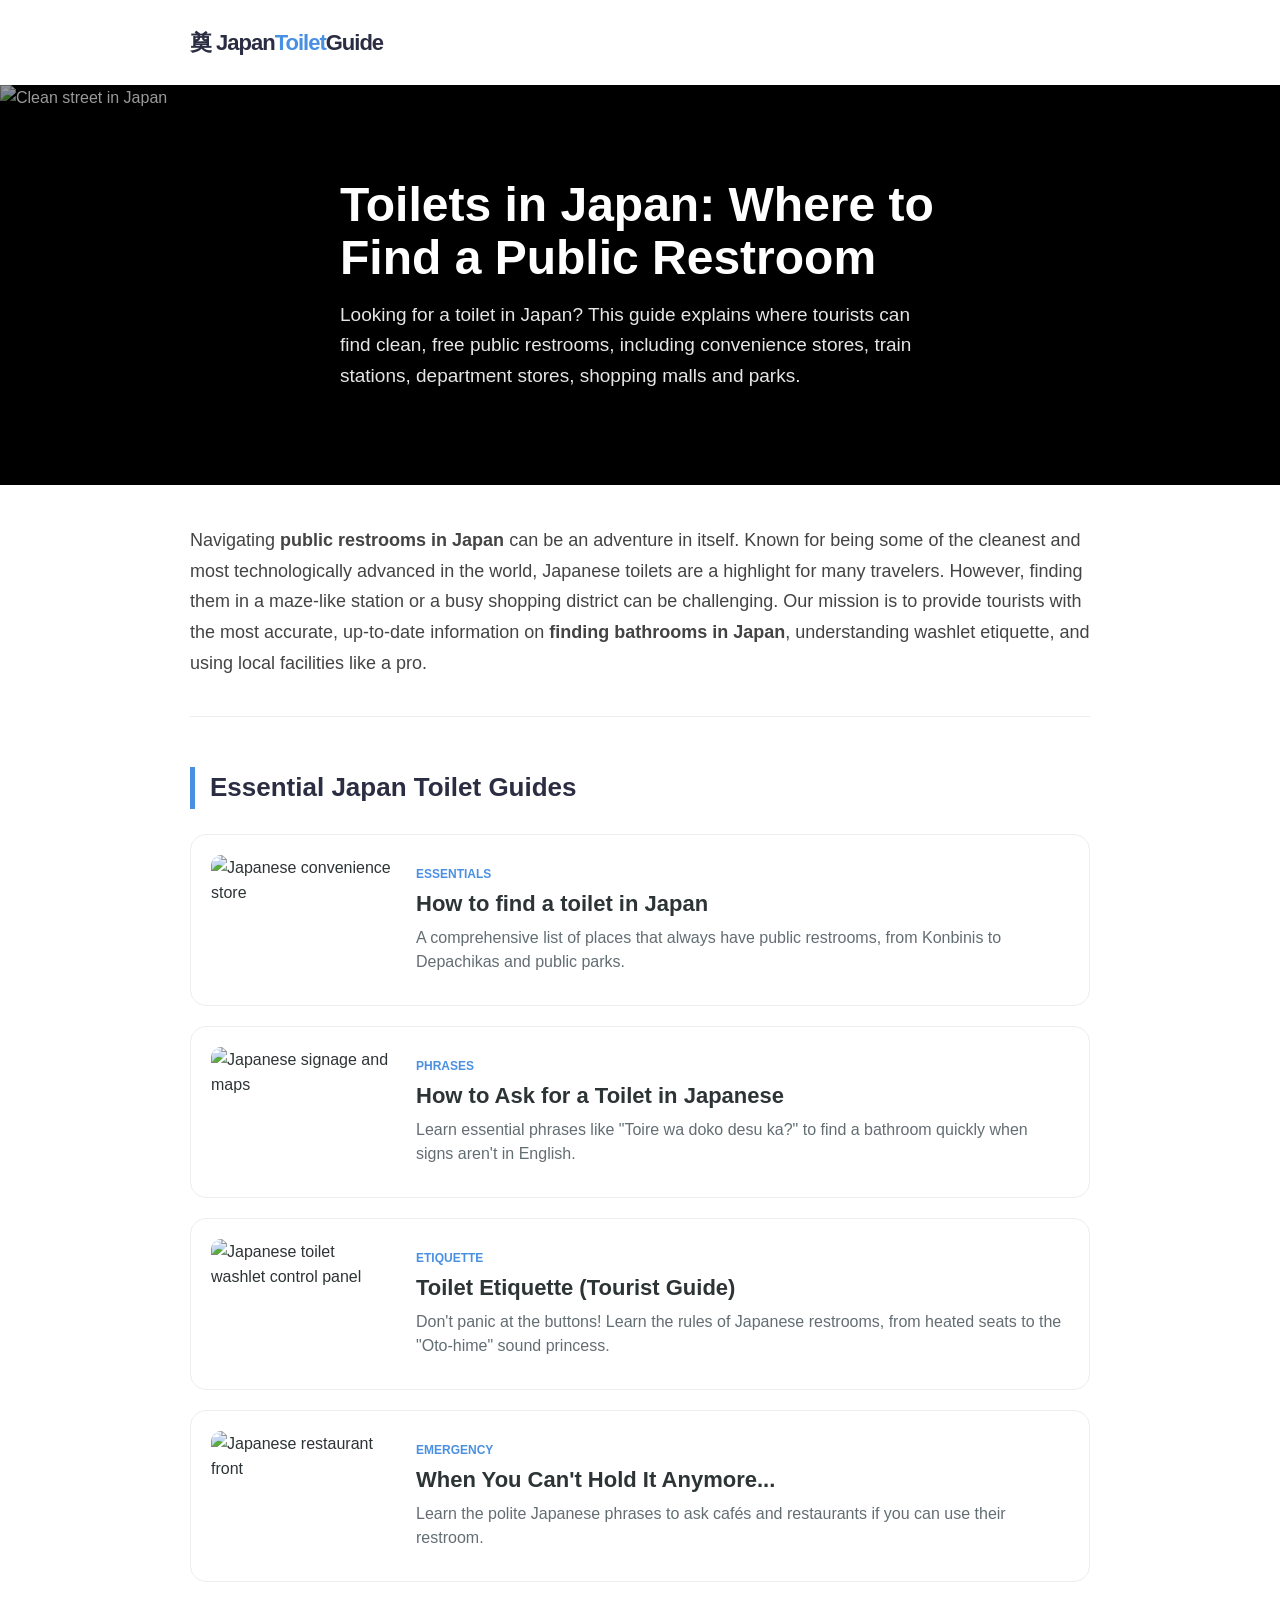
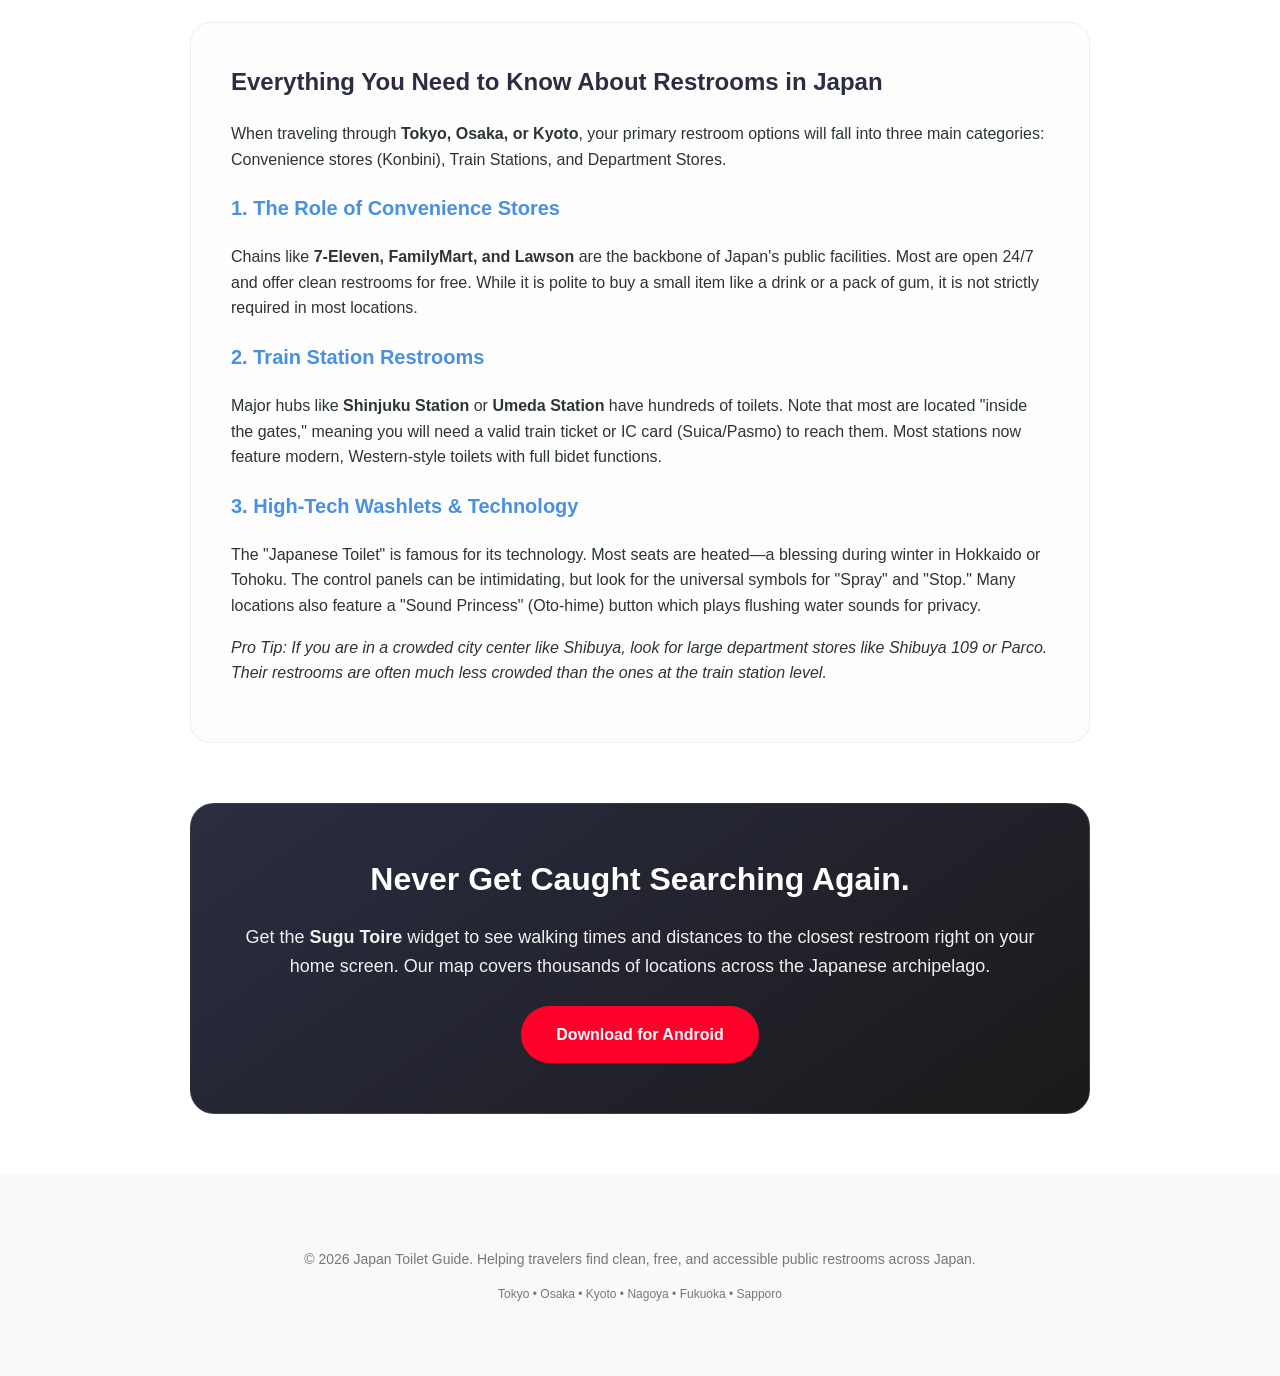
==== index.html @ decb6eaf "content update" ====
<!DOCTYPE html>
<html lang="en">

<head>
  <link rel="icon" href="/favicon.ico">
  <link rel="icon" type="image/png" sizes="32x32" href="/favicon-32x32.png">
  <link rel="icon" type="image/png" sizes="16x16" href="/favicon-16x16.png">
  <meta charset="UTF-8" />
  <meta name="viewport" content="width=device-width, initial-scale=1.0" />
  <title>Toilets in Japan: Where to Find Public Restrooms</title>
  <meta name="description"
    content="Find public toilets in Japan quickly. Learn where to find free restrooms in convenience stores, train stations, department stores, parks and more.">
  <meta name="google-site-verification" content="FRHChZzvtneFtnbcHPDUJObJT9C6oDh989tWQiHYhsE" />

  <meta name="keywords"
    content="toilets in Japan, public toilets Japan, find toilet Japan, Japan bathroom guide, free toilets Japan, Japanese restroom guide" />

  <link rel="alternate" href="android-app://com.tomat.sugutoire/https/www.toiletinjapan.com/">
  <link rel="canonical" href="https://www.toiletinjapan.com/" />

  <meta property="og:title" content="Toilets in Japan: Where to Find Public Restrooms" />
  <meta property="og:description"
    content="Find public toilets in Japan quickly. Learn where to find free restrooms in convenience stores, train stations, department stores, parks and more." />
  <meta property="og:type" content="website" />
  <meta property="og:url" content="https://www.toiletinjapan.com/" />
  <meta property="og:image"
    content="https://images.unsplash.com/photo-1493976040374-85c8e12f0c0e?auto=format&fit=crop&q=80&w=1200" />

  <meta name="twitter:card" content="summary_large_image" />
  <meta name="twitter:title" content="Toilets in Japan: Where to Find Public Restrooms" />
  <meta name="twitter:description" content="Learn where to find clean public toilets quickly in Japan." />
  <meta name="twitter:image"
    content="https://images.unsplash.com/photo-1493976040374-85c8e12f0c0e?auto=format&fit=crop&q=80&w=1200" />

  <style>
    :root {
      --primary-color: #4A90E2;
      --secondary-color: #2b2d42;
      --text-main: #2d3436;
      --bg-light: #f8f9fa;
      --white: #ffffff;
    }

    body {
      font-family: -apple-system, BlinkMacSystemFont, "Segoe UI", Roboto, Arial, sans-serif;
      line-height: 1.6;
      color: var(--text-main);
      margin: 0;
      background-color: var(--white);
    }

    .container {
      max-width: 900px;
      margin: 0 auto;
      padding: 0 24px;
    }

    /* Header */
    header {
      padding: 25px 0;
      background: white;
    }

    .logo {
      font-size: 22px;
      font-weight: 900;
      text-decoration: none;
      color: var(--secondary-color);
      letter-spacing: -1px;
    }

    .logo span {
      color: var(--primary-color);
    }

    /* Hero Section */
    .hero {
      position: relative;
      height: 400px;
      display: flex;
      align-items: center;
      background: #000;
      color: white;
      overflow: hidden;
    }

    .hero-bg {
      position: absolute;
      width: 100%;
      height: 100%;
      object-fit: cover;
      opacity: 0.6;
    }

    .hero-content {
      position: relative;
      z-index: 2;
      max-width: 600px;
    }

    .hero h1 {
      font-size: clamp(32px, 5vw, 48px);
      margin: 0 0 15px 0;
      line-height: 1.1;
    }

    .hero p {
      font-size: 19px;
      opacity: 0.9;
      margin: 0;
    }

    /* Article Grid */
    .section-title {
      margin: 50px 0 25px 0;
      font-size: 26px;
      color: var(--secondary-color);
      border-left: 5px solid var(--primary-color);
      padding-left: 15px;
    }

    .post-card {
      display: grid;
      grid-template-columns: 180px 1fr;
      gap: 25px;
      text-decoration: none;
      color: inherit;
      padding: 20px;
      margin-bottom: 20px;
      border-radius: 16px;
      border: 1px solid #eee;
      transition: all 0.3s ease;
      align-items: center;
    }

    .post-card:hover {
      border-color: var(--primary-color);
      box-shadow: 0 10px 30px rgba(0, 0, 0, 0.05);
      transform: translateY(-3px);
    }

    .post-thumb {
      width: 180px;
      height: 130px;
      object-fit: cover;
      border-radius: 10px;
    }

    .post-date {
      font-size: 12px;
      color: var(--primary-color);
      font-weight: 700;
      text-transform: uppercase;
      display: block;
      margin-bottom: 5px;
    }

    .post-card h3 {
      margin: 0 0 8px 0;
      font-size: 22px;
      line-height: 1.3;
    }

    .post-card p {
      margin: 0;
      color: #636e72;
      font-size: 16px;
      line-height: 1.5;
    }

    /* App Card - Matching Article Style */
    .app-card {
      background: linear-gradient(145deg, #2b2d42, #1a1a1a);
      color: white;
      padding: 50px 30px;
      border-radius: 24px;
      margin: 60px 0;
      text-align: center;
      border: 1px solid rgba(255, 255, 255, 0.1);
    }

    .app-card h2 {
      margin: 0 0 10px 0;
      font-size: 32px;
      border: none;
    }

    .app-card p {
      color: #f0f0f0;
      font-size: 18px;
      margin-bottom: 25px;
    }

    .btn {
      background: #ff002b;
      color: white;
      padding: 16px 35px;
      border-radius: 50px;
      text-decoration: none;
      font-weight: 700;
      display: inline-block;
      transition: 0.2s;
    }

    .btn:hover {
      transform: scale(1.05);
    }

    footer {
      padding: 60px 0;
      text-align: center;
      font-size: 14px;
      color: #777;
      background: var(--bg-light);
    }

    /* Mobile */
    @media (max-width: 650px) {
      .post-card {
        grid-template-columns: 1fr;
        gap: 15px;
      }

      .post-thumb {
        width: 100%;
        height: 180px;
      }

      .hero {
        height: 300px;
      }
    }
  </style>
  <script type="application/ld+json">
  {
    "@context": "https://schema.org",
    "@type": "WebSite",
    "name": "Japan Toilet Guide",
    "url": "https://www.toiletinjapan.com/",
    "description": "A simple guide to finding toilets in Japan.",
    "publisher": {
      "@type": "Organization",
      "name": "Sugu Toire",
      "logo": {
        "@type": "ImageObject",
        "url": "https://www.toiletinjapan.com/logo.png"
      },
      "potentialAction": {
        "@type": "ViewAction",
        "target": [
          "android-app://com.tomat.sugutoire/https/www.toiletinjapan.com/toilet-japan.html",
          "https://play.google.com/store/apps/details?id=com.tomat.sugutoire"
        ]
      }
    }
  }
  </script>
</head>

<body>

  <header>
    <div class="container">
      <a href="/" class="logo">奠 Japan<span>Toilet</span>Guide</a>
    </div>
  </header>

  <section class="hero">
    <img src="https://images.unsplash.com/photo-1493976040374-85c8e12f0c0e?auto=format&fit=crop&q=80&w=1200"
      class="hero-bg" alt="Clean street in Japan">
    <div class="container hero-content">
      <h1>Toilets in Japan: Where to Find a Public Restroom</h1>
      <p>Looking for a toilet in Japan? This guide explains where tourists can find
        clean, free public restrooms, including convenience stores, train stations,
        department stores, shopping malls and parks.</p>
    </div>
  </section>

  <main class="container">

    <!-- SEO Intro Section -->
    <section style="margin-top: 40px; border-bottom: 1px solid #eee; padding-bottom: 20px;">
      <p style="font-size: 18px; color: #444; line-height: 1.7;">
        Navigating <strong>public restrooms in Japan</strong> can be an adventure in itself. Known for being some of the
        cleanest and most technologically advanced in the world, Japanese toilets are a highlight for many travelers.
        However, finding them in a maze-like station or a busy shopping district can be challenging. Our mission is to
        provide tourists with the most accurate, up-to-date information on <strong>finding bathrooms in Japan</strong>,
        understanding washlet etiquette, and using local facilities like a pro.
      </p>
    </section>

    <h2 class="section-title">Essential Japan Toilet Guides</h2>

    <a href="toilet-japan.html" class="post-card">
      <img src="https://images.unsplash.com/photo-1729914943036-a59070f388c0?auto=format&fit=crop&q=80&w=400"
        class="post-thumb" alt="Japanese convenience store">
      <div>
        <span class="post-date">Essentials</span>
        <h3>How to find a toilet in Japan</h3>
        <p>A comprehensive list of places that always have public restrooms, from Konbinis to Depachikas and public
          parks.</p>
      </div>
    </a>

    <a href="japanese-phrases.html" class="post-card">
      <img src="https://images.unsplash.com/photo-1778032310820-717a7a980189?auto=format&fit=crop&q=80&w=400"
        class="post-thumb" alt="Japanese signage and maps">
      <div>
        <span class="post-date">Phrases</span>
        <h3>How to Ask for a Toilet in Japanese</h3>
        <p>Learn essential phrases like "Toire wa doko desu ka?" to find a bathroom quickly when signs aren't in
          English.</p>
      </div>
    </a>

    <a href="toilet-etiquette.html" class="post-card">
      <img src="https://images.unsplash.com/photo-1752089490988-ce083eead88b?auto=format&fit=crop&q=80&w=400"
        class="post-thumb" alt="Japanese toilet washlet control panel">
      <div>
        <span class="post-date">Etiquette</span>
        <h3>Toilet Etiquette (Tourist Guide)</h3>
        <p>Don't panic at the buttons! Learn the rules of Japanese restrooms, from heated seats to the "Oto-hime" sound
          princess.</p>
      </div>
    </a>

    <a href="last-resort-toilet.html" class="post-card">
      <img src="https://images.unsplash.com/photo-1730386772603-56d735db3584?auto=format&fit=crop&q=80&w=400"
        class="post-thumb" alt="Japanese restaurant front">
      <div>
        <span class="post-date">Emergency</span>
        <h3>When You Can't Hold It Anymore...</h3>
        <p>Learn the polite Japanese phrases to ask cafés and restaurants if you can use their restroom.</p>
      </div>
    </a>

    <section style="background: #fdfdfd; padding: 40px; border-radius: 20px; margin-top: 40px; border: 1px solid #eee;">
      <h2 style="color: var(--secondary-color); margin-top: 0;">Everything You Need to Know About Restrooms in Japan
      </h2>

      <p>When traveling through <strong>Tokyo, Osaka, or Kyoto</strong>, your primary restroom options will fall into
        three main categories: Convenience stores (Konbini), Train Stations, and Department Stores.</p>

      <h3 style="color: var(--primary-color); font-size: 20px;">1. The Role of Convenience Stores</h3>
      <p>Chains like <strong>7-Eleven, FamilyMart, and Lawson</strong> are the backbone of Japan's public facilities.
        Most are open 24/7 and offer clean restrooms for free. While it is polite to buy a small item like a drink or a
        pack of gum, it is not strictly required in most locations.</p>

      <h3 style="color: var(--primary-color); font-size: 20px;">2. Train Station Restrooms</h3>
      <p>Major hubs like <strong>Shinjuku Station</strong> or <strong>Umeda Station</strong> have hundreds of toilets.
        Note that most are located "inside the gates," meaning you will need a valid train ticket or IC card
        (Suica/Pasmo) to reach them. Most stations now feature modern, Western-style toilets with full bidet functions.
      </p>

      <h3 style="color: var(--primary-color); font-size: 20px;">3. High-Tech Washlets & Technology</h3>
      <p>The "Japanese Toilet" is famous for its technology. Most seats are heated—a blessing during winter in Hokkaido
        or Tohoku. The control panels can be intimidating, but look for the universal symbols for "Spray" and "Stop."
        Many locations also feature a "Sound Princess" (Oto-hime) button which plays flushing water sounds for privacy.
      </p>

      <p><em>Pro Tip: If you are in a crowded city center like Shibuya, look for large department stores like Shibuya
          109 or Parco. Their restrooms are often much less crowded than the ones at the train station level.</em></p>
    </section>

    <div class="app-card">
      <h2>Never Get Caught Searching Again.</h2>
      <p>
        Get the <strong>Sugu Toire</strong> widget to see walking times
        and distances to the closest restroom right on your home screen. Our map covers thousands of locations across
        the Japanese archipelago.
      </p>
      <a href="https://play.google.com/store/apps/details?id=com.tomat.sugutoire" class="btn" target="_blank"
        rel="noopener noreferrer">
        Download for Android
      </a>
    </div>

  </main>

  <footer>
    <div class="container">
      <p>&copy; 2026 Japan Toilet Guide. Helping travelers find clean, free, and accessible public restrooms across
        Japan.</p>
      <p style="font-size: 12px; margin-top: 10px;">Tokyo • Osaka • Kyoto • Nagoya • Fukuoka • Sapporo</p>
    </div>
  </footer>

</body>

</html>
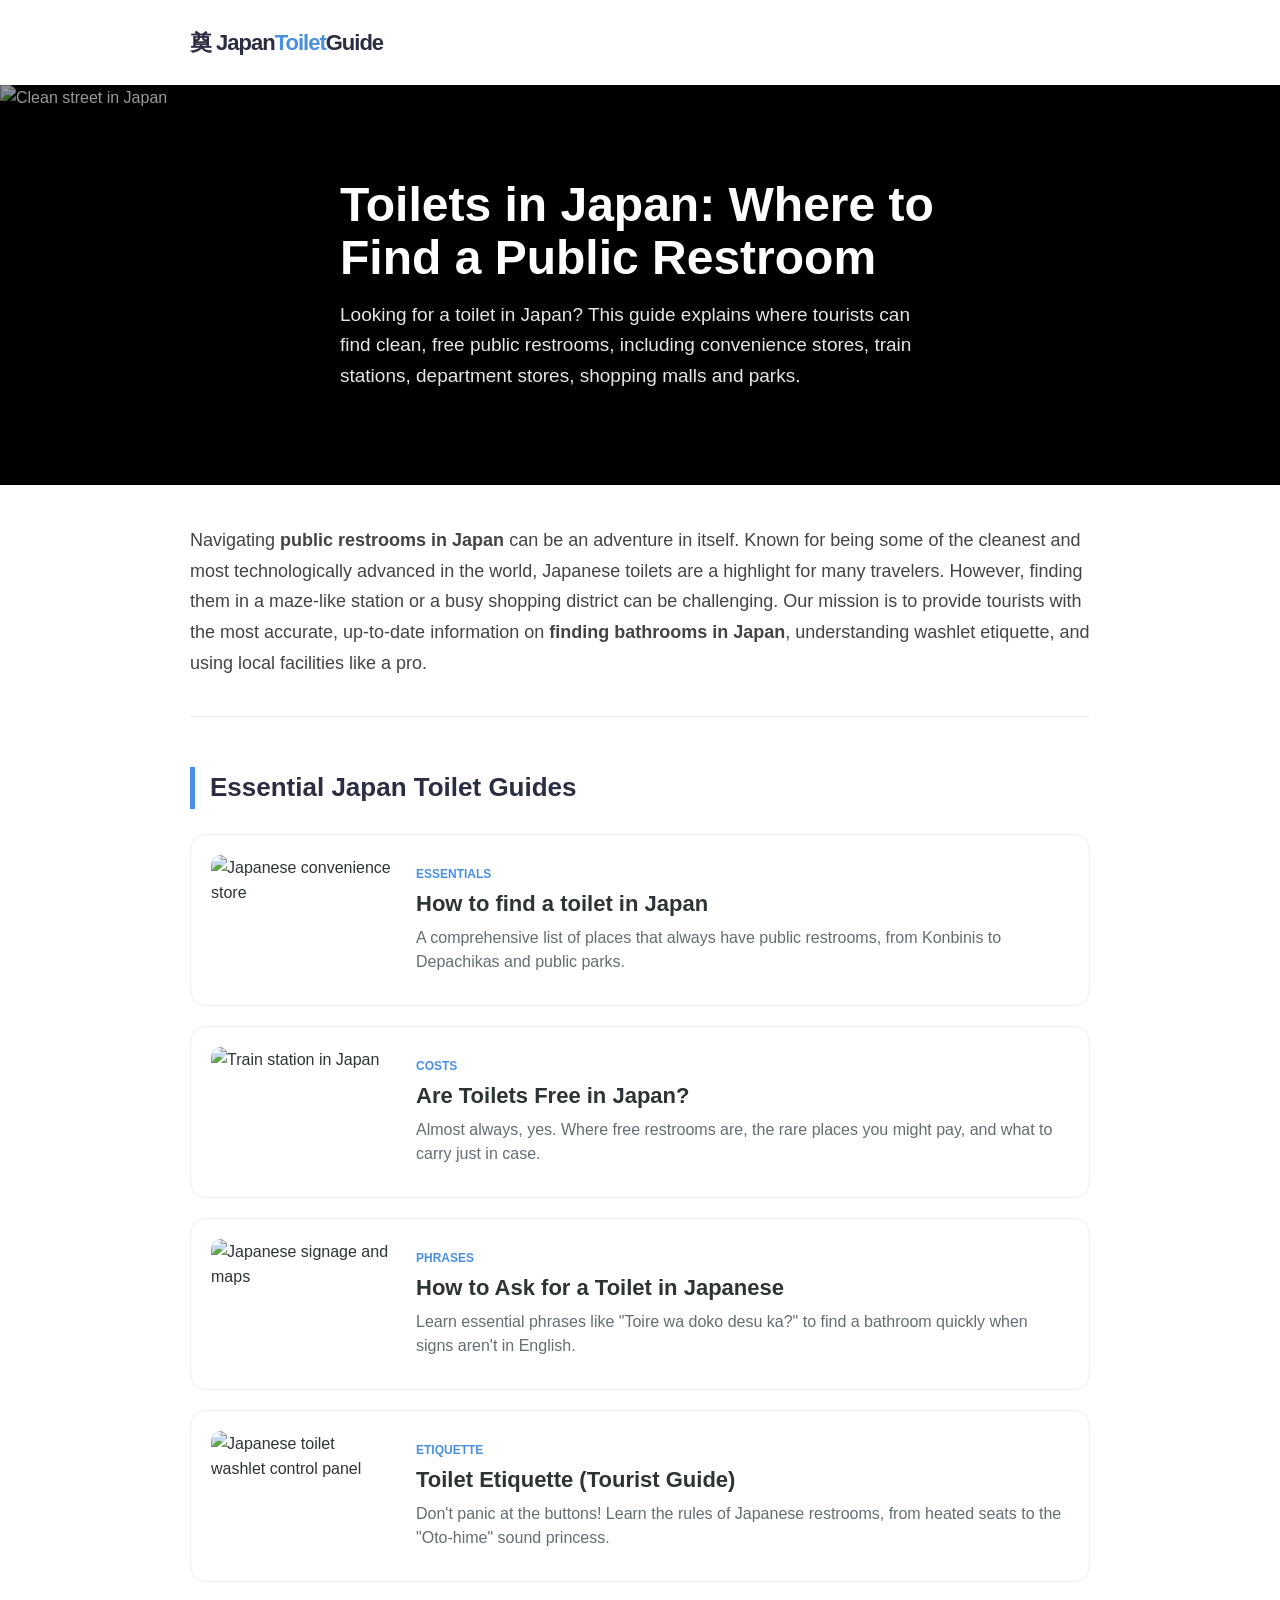
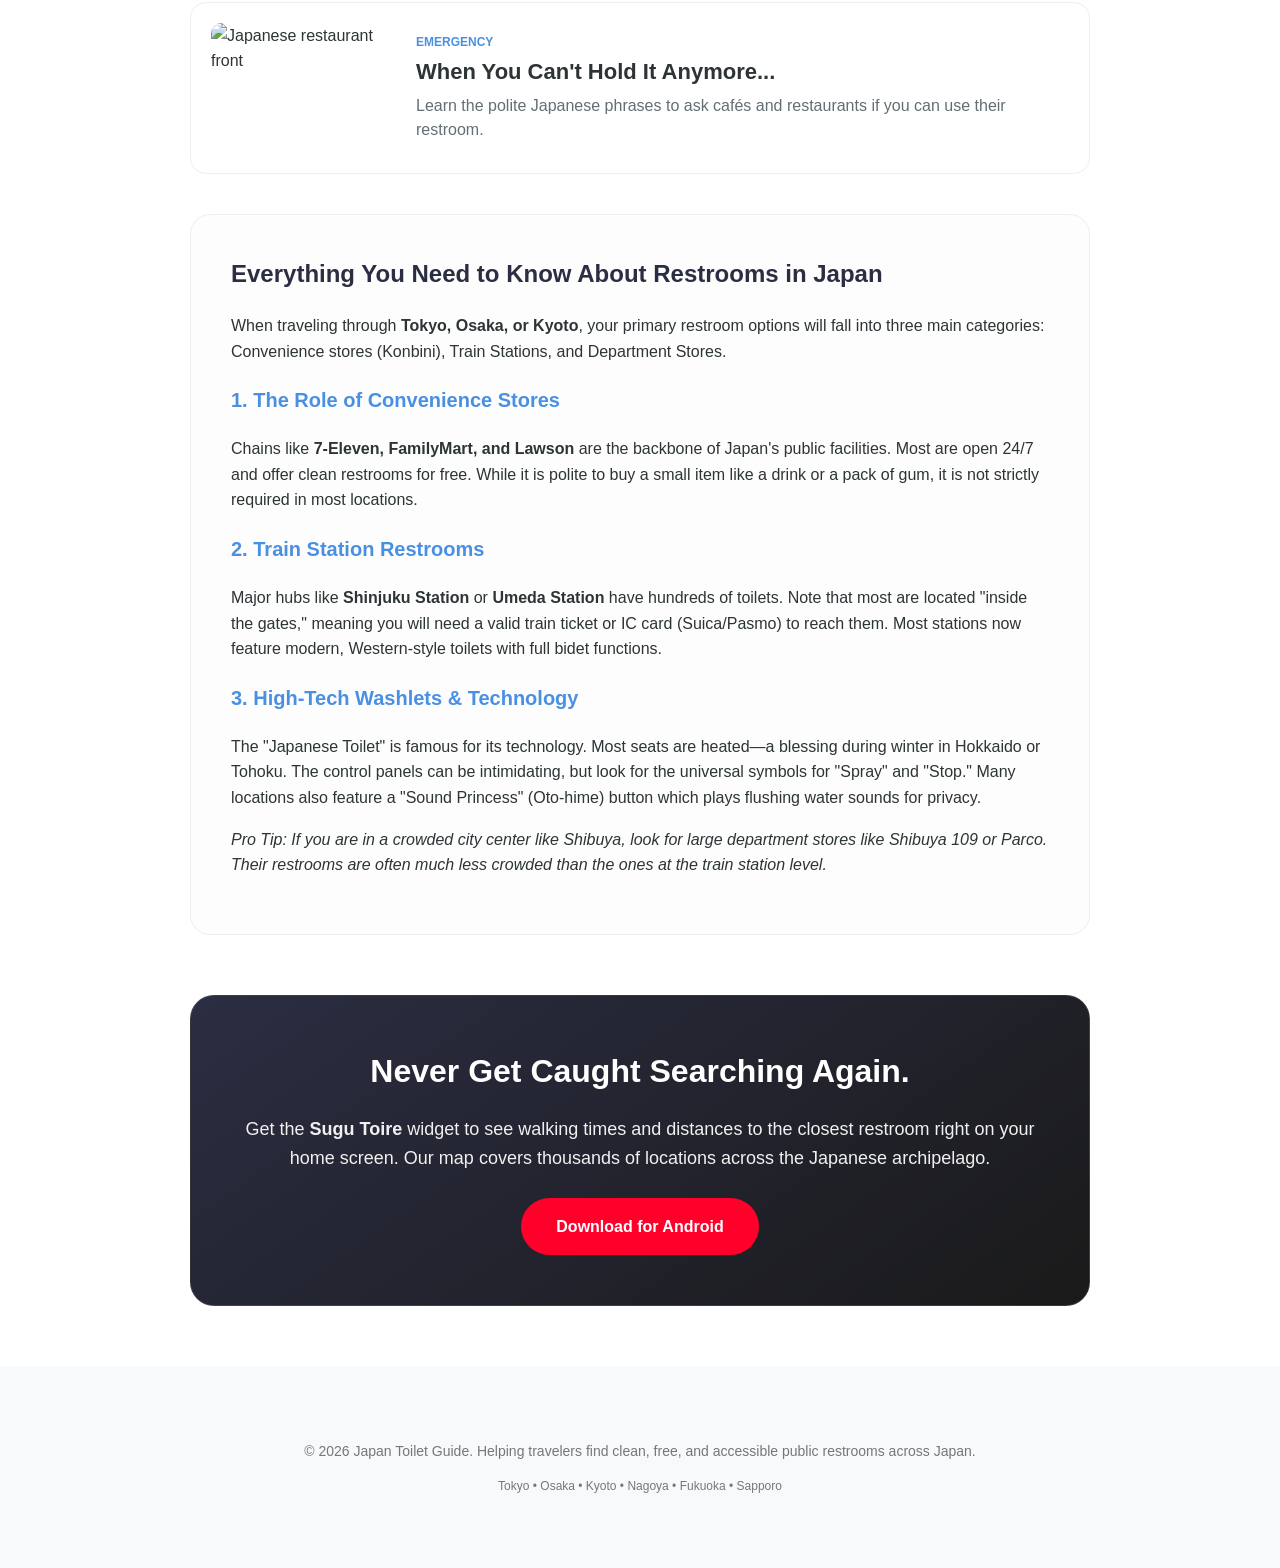
==== commit 8db11f45: "minor fixes" ====
--- a/index.html
+++ b/index.html
@@ -302,6 +302,17 @@
       </div>
     </a>
 
+    <a href="free-toilets.html" class="post-card">
+      <img src="https://images.unsplash.com/photo-1603423457332-80d0d2702cc6?auto=format&fit=crop&q=80&w=400"
+        class="post-thumb" alt="Train station in Japan">
+      <div>
+        <span class="post-date">Costs</span>
+        <h3>Are Toilets Free in Japan?</h3>
+        <p>Almost always, yes. Where free restrooms are, the rare places you might pay, and what to carry just in
+          case.</p>
+      </div>
+    </a>
+
     <a href="japanese-phrases.html" class="post-card">
       <img src="https://images.unsplash.com/photo-1778032310820-717a7a980189?auto=format&fit=crop&q=80&w=400"
         class="post-thumb" alt="Japanese signage and maps">
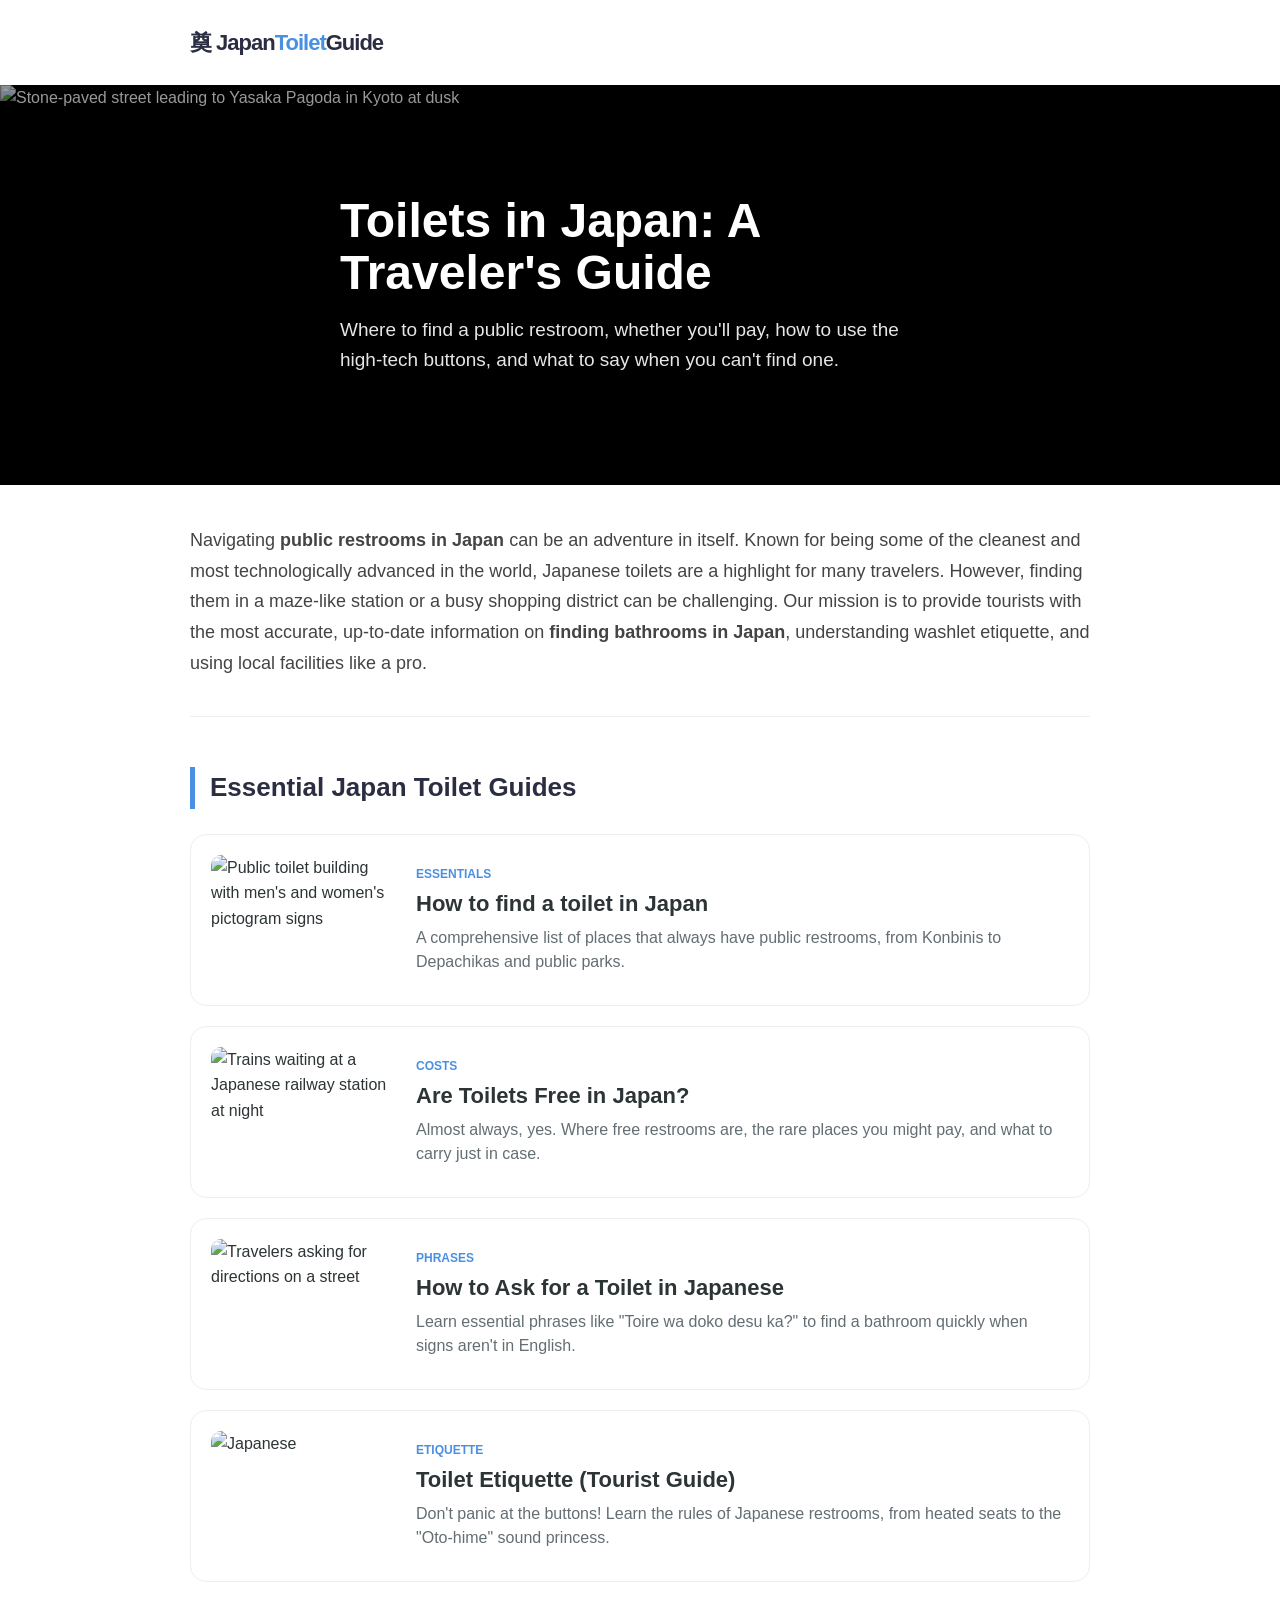
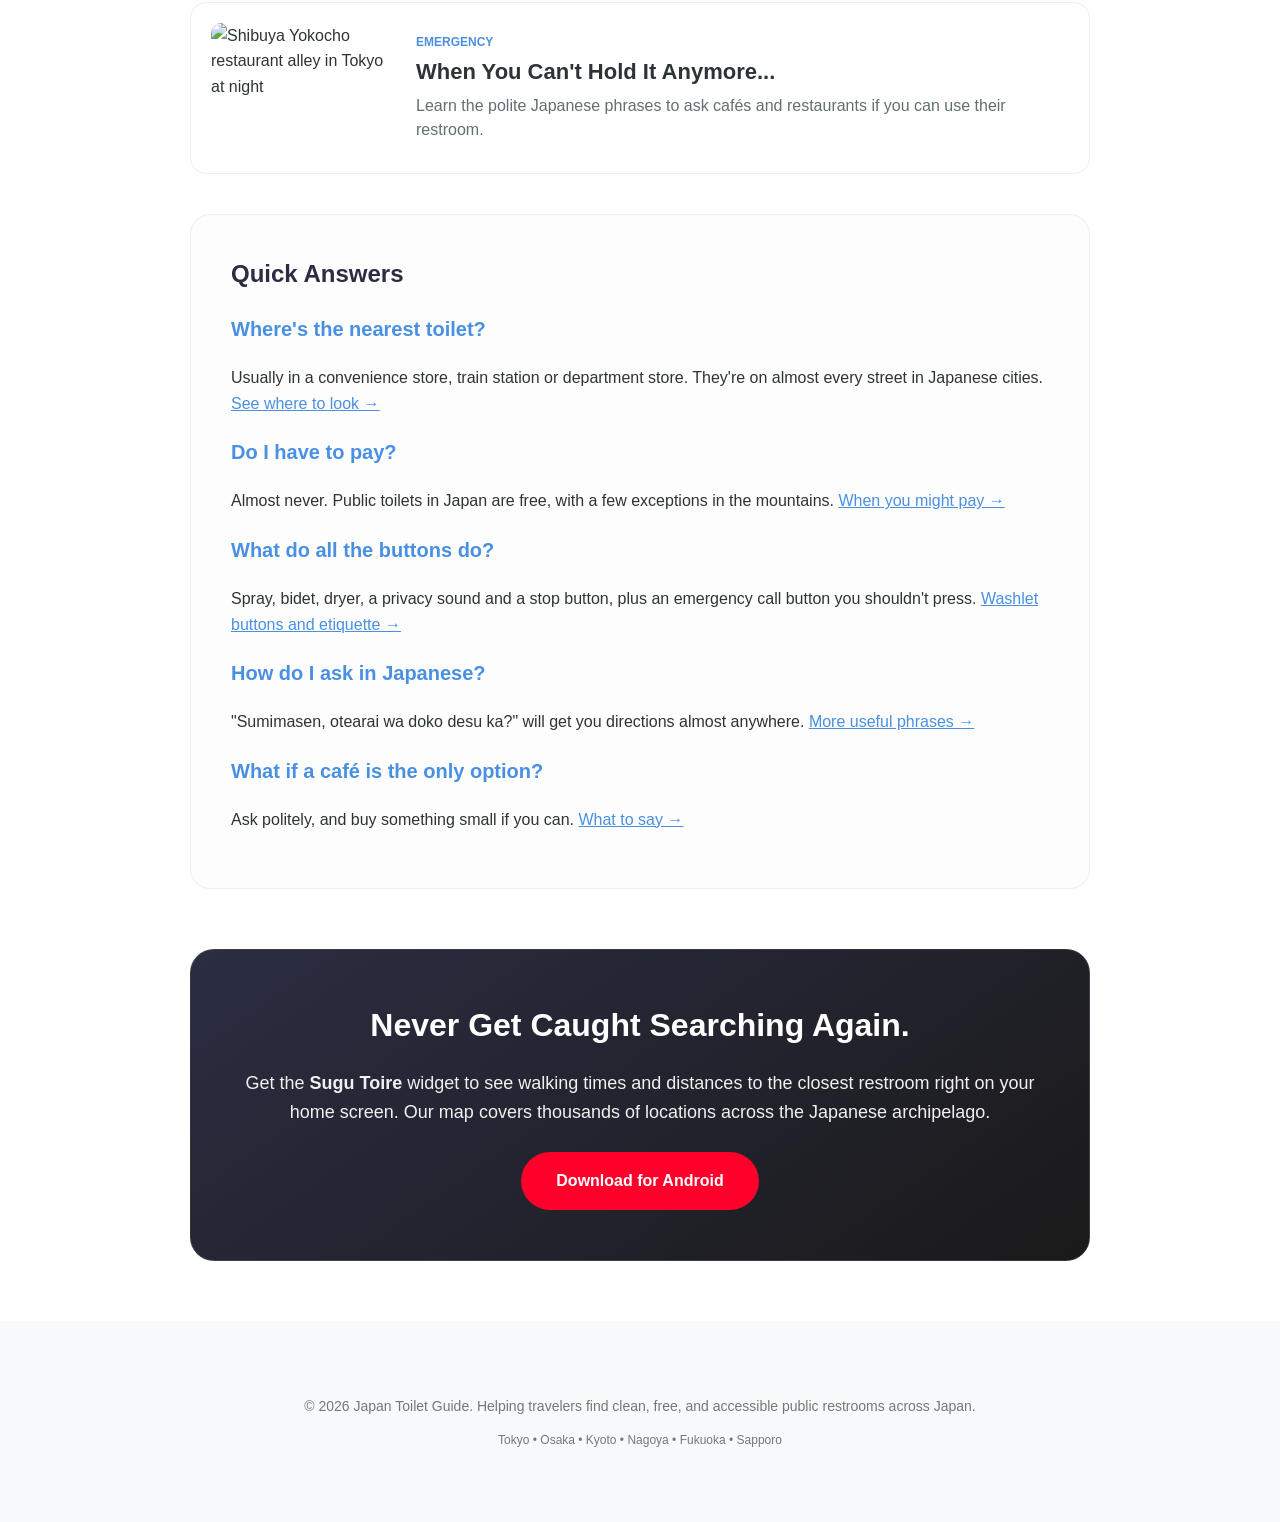
==== commit 1e002e7e: "content update" ====
--- a/index.html
+++ b/index.html
@@ -7,30 +7,28 @@
   <link rel="icon" type="image/png" sizes="16x16" href="/favicon-16x16.png">
   <meta charset="UTF-8" />
   <meta name="viewport" content="width=device-width, initial-scale=1.0" />
-  <title>Toilets in Japan: Where to Find Public Restrooms</title>
+  <title>Toilets in Japan: A Traveler's Guide to Public Restrooms</title>
   <meta name="description"
-    content="Find public toilets in Japan quickly. Learn where to find free restrooms in convenience stores, train stations, department stores, parks and more.">
+    content="Everything travelers need to know about toilets in Japan: where to find one, whether they're free, how washlets work, toilet etiquette and Japanese phrases for asking.">
   <meta name="google-site-verification" content="FRHChZzvtneFtnbcHPDUJObJT9C6oDh989tWQiHYhsE" />
 
-  <meta name="keywords"
-    content="toilets in Japan, public toilets Japan, find toilet Japan, Japan bathroom guide, free toilets Japan, Japanese restroom guide" />
-
-  <link rel="alternate" href="android-app://com.tomat.sugutoire/https/www.toiletinjapan.com/">
   <link rel="canonical" href="https://www.toiletinjapan.com/" />
 
-  <meta property="og:title" content="Toilets in Japan: Where to Find Public Restrooms" />
+  <meta property="og:title" content="Toilets in Japan: A Traveler's Guide to Public Restrooms" />
   <meta property="og:description"
-    content="Find public toilets in Japan quickly. Learn where to find free restrooms in convenience stores, train stations, department stores, parks and more." />
+    content="Everything travelers need to know about toilets in Japan: where to find one, whether they're free, how washlets work, toilet etiquette and Japanese phrases for asking." />
   <meta property="og:type" content="website" />
   <meta property="og:url" content="https://www.toiletinjapan.com/" />
   <meta property="og:image"
-    content="https://images.unsplash.com/photo-1493976040374-85c8e12f0c0e?auto=format&fit=crop&q=80&w=1200" />
+    content="https://images.unsplash.com/photo-1493976040374-85c8e12f0c0e?auto=format&fit=crop&q=80&w=1200&h=630" />
+  <meta property="og:image:width" content="1200" />
+  <meta property="og:image:height" content="630" />
 
   <meta name="twitter:card" content="summary_large_image" />
-  <meta name="twitter:title" content="Toilets in Japan: Where to Find Public Restrooms" />
-  <meta name="twitter:description" content="Learn where to find clean public toilets quickly in Japan." />
+  <meta name="twitter:title" content="Toilets in Japan: A Traveler's Guide to Public Restrooms" />
+  <meta name="twitter:description" content="Where to find toilets in Japan, whether they're free, and how to use them like a local." />
   <meta name="twitter:image"
-    content="https://images.unsplash.com/photo-1493976040374-85c8e12f0c0e?auto=format&fit=crop&q=80&w=1200" />
+    content="https://images.unsplash.com/photo-1493976040374-85c8e12f0c0e?auto=format&fit=crop&q=80&w=1200&h=630" />
 
   <style>
     :root {
@@ -232,28 +230,22 @@
     }
   </style>
   <script type="application/ld+json">
-  {
-    "@context": "https://schema.org",
-    "@type": "WebSite",
-    "name": "Japan Toilet Guide",
-    "url": "https://www.toiletinjapan.com/",
-    "description": "A simple guide to finding toilets in Japan.",
-    "publisher": {
-      "@type": "Organization",
-      "name": "Sugu Toire",
-      "logo": {
-        "@type": "ImageObject",
-        "url": "https://www.toiletinjapan.com/logo.png"
-      },
-      "potentialAction": {
-        "@type": "ViewAction",
-        "target": [
-          "android-app://com.tomat.sugutoire/https/www.toiletinjapan.com/toilet-japan.html",
-          "https://play.google.com/store/apps/details?id=com.tomat.sugutoire"
-        ]
-      }
-    }
-  }
+{
+  "@context": "https://schema.org",
+  "@type": "WebSite",
+  "name": "Japan Toilet Guide",
+  "url": "https://www.toiletinjapan.com/",
+  "description": "A traveler's guide to finding and using toilets in Japan.",
+  "publisher": {
+    "@type": "Organization",
+    "name": "Sugu Toire",
+    "logo": {
+      "@type": "ImageObject",
+      "url": "https://www.toiletinjapan.com/logo.png"
+    }
+  },
+  "inLanguage": "en"
+}
   </script>
 </head>
 
@@ -266,13 +258,12 @@
   </header>
 
   <section class="hero">
-    <img src="https://images.unsplash.com/photo-1493976040374-85c8e12f0c0e?auto=format&fit=crop&q=80&w=1200"
-      class="hero-bg" alt="Clean street in Japan">
+    <img src="https://images.unsplash.com/photo-1493976040374-85c8e12f0c0e?auto=format&fit=crop&q=80&w=1200&h=600"
+      class="hero-bg" alt="Stone-paved street leading to Yasaka Pagoda in Kyoto at dusk" width="1200" height="600" fetchpriority="high">
     <div class="container hero-content">
-      <h1>Toilets in Japan: Where to Find a Public Restroom</h1>
-      <p>Looking for a toilet in Japan? This guide explains where tourists can find
-        clean, free public restrooms, including convenience stores, train stations,
-        department stores, shopping malls and parks.</p>
+      <h1>Toilets in Japan: A Traveler's Guide</h1>
+      <p>Where to find a public restroom, whether you'll pay, how to use the high-tech buttons, and what to say
+        when you can't find one.</p>
     </div>
   </section>
 
@@ -292,8 +283,8 @@
     <h2 class="section-title">Essential Japan Toilet Guides</h2>
 
     <a href="toilet-japan.html" class="post-card">
-      <img src="https://images.unsplash.com/photo-1729914943036-a59070f388c0?auto=format&fit=crop&q=80&w=400"
-        class="post-thumb" alt="Japanese convenience store">
+      <img src="https://images.unsplash.com/photo-1729914943036-a59070f388c0?auto=format&fit=crop&q=80&w=400&h=300"
+        class="post-thumb" alt="Public toilet building with men's and women's pictogram signs" width="400" height="300" loading="lazy">
       <div>
         <span class="post-date">Essentials</span>
         <h3>How to find a toilet in Japan</h3>
@@ -303,8 +294,8 @@
     </a>
 
     <a href="free-toilets.html" class="post-card">
-      <img src="https://images.unsplash.com/photo-1603423457332-80d0d2702cc6?auto=format&fit=crop&q=80&w=400"
-        class="post-thumb" alt="Train station in Japan">
+      <img src="https://images.unsplash.com/photo-1603423457332-80d0d2702cc6?auto=format&fit=crop&q=80&w=400&h=300"
+        class="post-thumb" alt="Trains waiting at a Japanese railway station at night" width="400" height="300" loading="lazy">
       <div>
         <span class="post-date">Costs</span>
         <h3>Are Toilets Free in Japan?</h3>
@@ -314,8 +305,8 @@
     </a>
 
     <a href="japanese-phrases.html" class="post-card">
-      <img src="https://images.unsplash.com/photo-1778032310820-717a7a980189?auto=format&fit=crop&q=80&w=400"
-        class="post-thumb" alt="Japanese signage and maps">
+      <img src="https://images.unsplash.com/photo-1778032310820-717a7a980189?auto=format&fit=crop&q=80&w=400&h=300"
+        class="post-thumb" alt="Travelers asking for directions on a street" width="400" height="300" loading="lazy">
       <div>
         <span class="post-date">Phrases</span>
         <h3>How to Ask for a Toilet in Japanese</h3>
@@ -325,8 +316,8 @@
     </a>
 
     <a href="toilet-etiquette.html" class="post-card">
-      <img src="https://images.unsplash.com/photo-1752089490988-ce083eead88b?auto=format&fit=crop&q=80&w=400"
-        class="post-thumb" alt="Japanese toilet washlet control panel">
+      <img src="https://images.unsplash.com/photo-1752089490988-ce083eead88b?auto=format&fit=crop&q=80&w=400&h=300"
+        class="post-thumb" alt="Japanese "No Shoes" (土足厳禁) sign at an entrance with shoes left outside" width="400" height="300" loading="lazy">
       <div>
         <span class="post-date">Etiquette</span>
         <h3>Toilet Etiquette (Tourist Guide)</h3>
@@ -336,8 +327,8 @@
     </a>
 
     <a href="last-resort-toilet.html" class="post-card">
-      <img src="https://images.unsplash.com/photo-1730386772603-56d735db3584?auto=format&fit=crop&q=80&w=400"
-        class="post-thumb" alt="Japanese restaurant front">
+      <img src="https://images.unsplash.com/photo-1730386772603-56d735db3584?auto=format&fit=crop&q=80&w=400&h=300"
+        class="post-thumb" alt="Shibuya Yokocho restaurant alley in Tokyo at night" width="400" height="300" loading="lazy">
       <div>
         <span class="post-date">Emergency</span>
         <h3>When You Can't Hold It Anymore...</h3>
@@ -346,31 +337,27 @@
     </a>
 
     <section style="background: #fdfdfd; padding: 40px; border-radius: 20px; margin-top: 40px; border: 1px solid #eee;">
-      <h2 style="color: var(--secondary-color); margin-top: 0;">Everything You Need to Know About Restrooms in Japan
-      </h2>
-
-      <p>When traveling through <strong>Tokyo, Osaka, or Kyoto</strong>, your primary restroom options will fall into
-        three main categories: Convenience stores (Konbini), Train Stations, and Department Stores.</p>
-
-      <h3 style="color: var(--primary-color); font-size: 20px;">1. The Role of Convenience Stores</h3>
-      <p>Chains like <strong>7-Eleven, FamilyMart, and Lawson</strong> are the backbone of Japan's public facilities.
-        Most are open 24/7 and offer clean restrooms for free. While it is polite to buy a small item like a drink or a
-        pack of gum, it is not strictly required in most locations.</p>
-
-      <h3 style="color: var(--primary-color); font-size: 20px;">2. Train Station Restrooms</h3>
-      <p>Major hubs like <strong>Shinjuku Station</strong> or <strong>Umeda Station</strong> have hundreds of toilets.
-        Note that most are located "inside the gates," meaning you will need a valid train ticket or IC card
-        (Suica/Pasmo) to reach them. Most stations now feature modern, Western-style toilets with full bidet functions.
-      </p>
-
-      <h3 style="color: var(--primary-color); font-size: 20px;">3. High-Tech Washlets & Technology</h3>
-      <p>The "Japanese Toilet" is famous for its technology. Most seats are heated—a blessing during winter in Hokkaido
-        or Tohoku. The control panels can be intimidating, but look for the universal symbols for "Spray" and "Stop."
-        Many locations also feature a "Sound Princess" (Oto-hime) button which plays flushing water sounds for privacy.
-      </p>
-
-      <p><em>Pro Tip: If you are in a crowded city center like Shibuya, look for large department stores like Shibuya
-          109 or Parco. Their restrooms are often much less crowded than the ones at the train station level.</em></p>
+      <h2 style="color: var(--secondary-color); margin-top: 0;">Quick Answers</h2>
+
+      <h3 style="color: var(--primary-color); font-size: 20px;">Where's the nearest toilet?</h3>
+      <p>Usually in a convenience store, train station or department store. They're on almost every street in Japanese
+        cities. <a href="toilet-japan.html" style="color: var(--primary-color);">See where to look &rarr;</a></p>
+
+      <h3 style="color: var(--primary-color); font-size: 20px;">Do I have to pay?</h3>
+      <p>Almost never. Public toilets in Japan are free, with a few exceptions in the mountains.
+        <a href="free-toilets.html" style="color: var(--primary-color);">When you might pay &rarr;</a></p>
+
+      <h3 style="color: var(--primary-color); font-size: 20px;">What do all the buttons do?</h3>
+      <p>Spray, bidet, dryer, a privacy sound and a stop button, plus an emergency call button you shouldn't press.
+        <a href="toilet-etiquette.html" style="color: var(--primary-color);">Washlet buttons and etiquette &rarr;</a></p>
+
+      <h3 style="color: var(--primary-color); font-size: 20px;">How do I ask in Japanese?</h3>
+      <p>"Sumimasen, otearai wa doko desu ka?" will get you directions almost anywhere.
+        <a href="japanese-phrases.html" style="color: var(--primary-color);">More useful phrases &rarr;</a></p>
+
+      <h3 style="color: var(--primary-color); font-size: 20px;">What if a café is the only option?</h3>
+      <p>Ask politely, and buy something small if you can.
+        <a href="last-resort-toilet.html" style="color: var(--primary-color);">What to say &rarr;</a></p>
     </section>
 
     <div class="app-card">
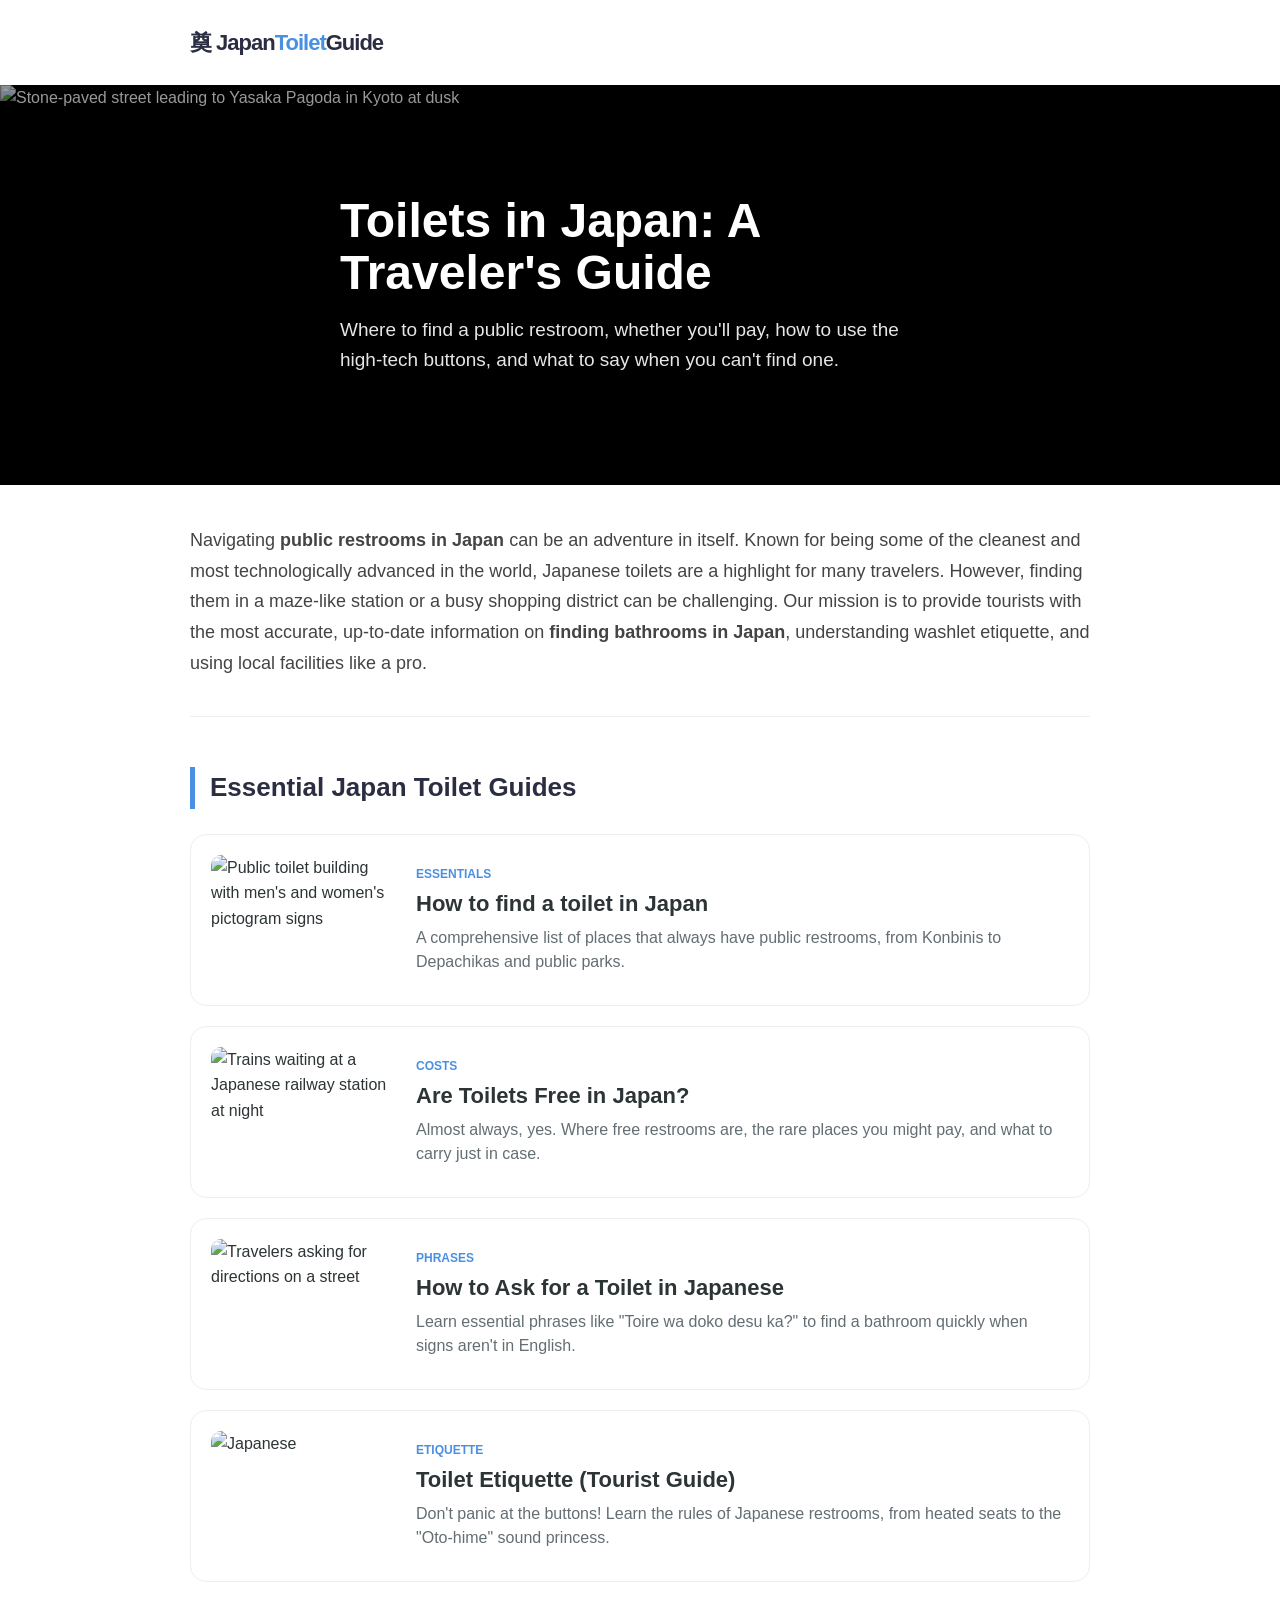
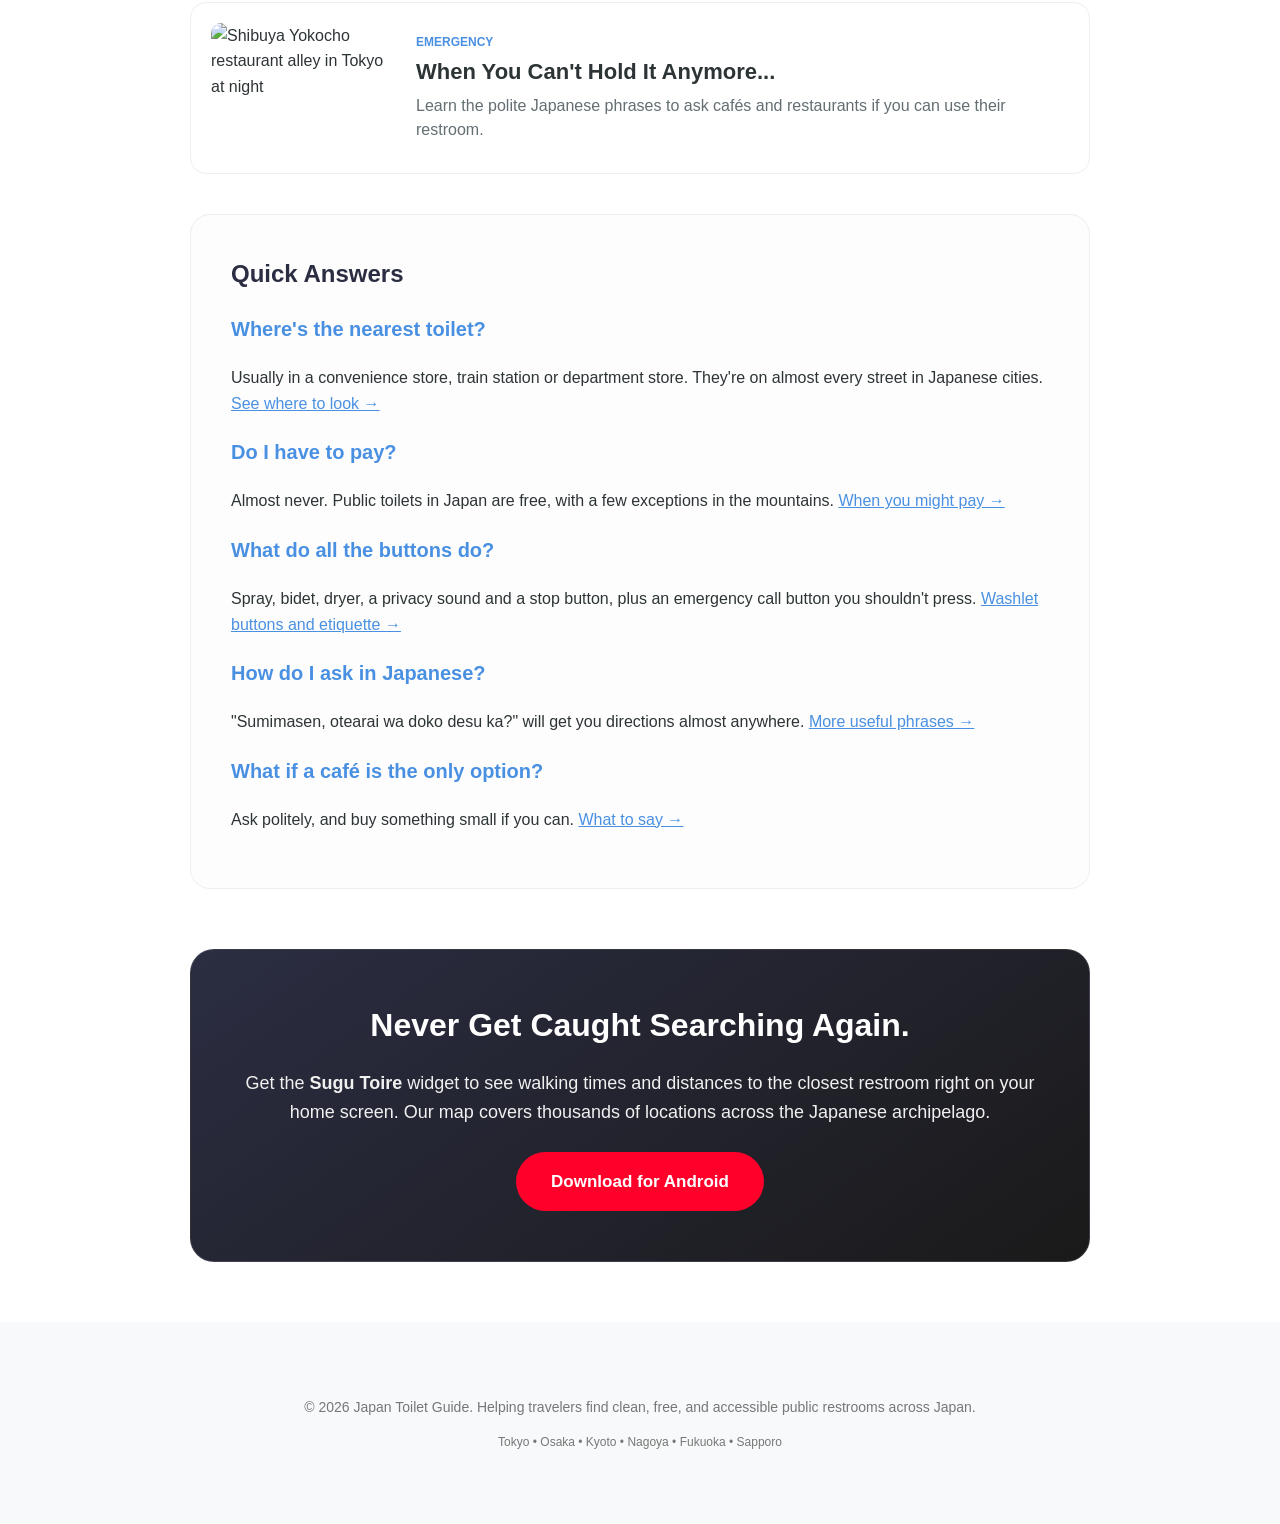
==== commit b0b23958: "css cleanup" ====
--- a/index.html
+++ b/index.html
@@ -30,33 +30,17 @@
   <meta name="twitter:image"
     content="https://images.unsplash.com/photo-1493976040374-85c8e12f0c0e?auto=format&fit=crop&q=80&w=1200&h=630" />
 
+  <link rel="stylesheet" href="/styles.css">
   <style>
-    :root {
-      --primary-color: #4A90E2;
-      --secondary-color: #2b2d42;
-      --text-main: #2d3436;
-      --bg-light: #f8f9fa;
-      --white: #ffffff;
-    }
-
-    body {
-      font-family: -apple-system, BlinkMacSystemFont, "Segoe UI", Roboto, Arial, sans-serif;
-      line-height: 1.6;
-      color: var(--text-main);
-      margin: 0;
-      background-color: var(--white);
-    }
-
     .container {
       max-width: 900px;
-      margin: 0 auto;
-      padding: 0 24px;
     }
 
     /* Header */
     header {
       padding: 25px 0;
       background: white;
+      border-bottom: none;
     }
 
     .logo {
@@ -168,36 +152,22 @@
 
     /* App Card - Matching Article Style */
     .app-card {
-      background: linear-gradient(145deg, #2b2d42, #1a1a1a);
-      color: white;
       padding: 50px 30px;
       border-radius: 24px;
       margin: 60px 0;
-      text-align: center;
-      border: 1px solid rgba(255, 255, 255, 0.1);
     }
 
     .app-card h2 {
-      margin: 0 0 10px 0;
       font-size: 32px;
-      border: none;
     }
 
     .app-card p {
-      color: #f0f0f0;
-      font-size: 18px;
-      margin-bottom: 25px;
+      max-width: none;
+      margin: 1em 0 25px 0;
     }
 
     .btn {
-      background: #ff002b;
-      color: white;
       padding: 16px 35px;
-      border-radius: 50px;
-      text-decoration: none;
-      font-weight: 700;
-      display: inline-block;
-      transition: 0.2s;
     }
 
     .btn:hover {
@@ -206,10 +176,6 @@
 
     footer {
       padding: 60px 0;
-      text-align: center;
-      font-size: 14px;
-      color: #777;
-      background: var(--bg-light);
     }
 
     /* Mobile */
--- a/styles.css
+++ b/styles.css
@@ -0,0 +1,245 @@
+/* Shared styles for every page. Page-specific rules stay in each page's own <style> block,
+   which loads after this file and overrides it. */
+
+:root {
+  --primary-color: #4A90E2;
+  --secondary-color: #2b2d42;
+  --text-main: #2d3436;
+  --text-muted: #636e72;
+  --bg-light: #f8f9fa;
+  --white: #ffffff;
+  --accent-yellow: #fff9db;
+  --accent-red: #fff5f5;
+  --shadow: 0 4px 15px rgba(0, 0, 0, 0.05);
+}
+
+body {
+  font-family: -apple-system, BlinkMacSystemFont, "Segoe UI", Roboto, "Hiragino Sans", "Hiragino Kaku Gothic ProN", Arial, sans-serif;
+  line-height: 1.6;
+  color: var(--text-main);
+  margin: 0;
+  background-color: var(--white);
+}
+
+.container {
+  max-width: 750px;
+  margin: 0 auto;
+  padding: 0 24px;
+}
+
+/* Header & footer */
+header {
+  padding: 15px 0;
+  border-bottom: 1px solid #eee;
+}
+
+.back-link {
+  text-decoration: none;
+  color: var(--primary-color);
+  font-weight: 600;
+  font-size: 14px;
+}
+
+footer {
+  padding: 50px 0;
+  text-align: center;
+  background: var(--bg-light);
+  color: #777;
+  font-size: 14px;
+}
+
+/* Play Store button */
+.btn {
+  display: inline-block;
+  background: #ff002b;
+  color: white;
+  padding: 14px 35px;
+  border-radius: 50px;
+  text-decoration: none;
+  font-weight: 700;
+  font-size: 17px;
+  transition: all 0.2s ease;
+}
+
+.btn:hover {
+  transform: scale(1.03);
+  background: #ff2e51;
+}
+
+/* Article hero: image with the title laid over it */
+.hero-container {
+  position: relative;
+  width: 100%;
+  height: 350px;
+  overflow: hidden;
+  background: #000;
+}
+
+.hero-image {
+  width: 100%;
+  height: 100%;
+  object-fit: cover;
+  opacity: 0.7;
+}
+
+.hero-text {
+  position: absolute;
+  top: 50%;
+  left: 50%;
+  transform: translate(-50%, -50%);
+  color: white;
+  text-align: center;
+  width: 90%;
+}
+
+.hero-text h1 {
+  font-size: clamp(28px, 5vw, 40px);
+  margin-bottom: 10px;
+  line-height: 1.2;
+}
+
+/* Article body. :where() keeps these at element-level specificity so page rules can override them. */
+article {
+  padding: 30px 0 60px 0;
+}
+
+:where(article) h2 {
+  font-size: 26px;
+  margin-top: 40px;
+  margin-bottom: 15px;
+  color: var(--secondary-color);
+  border-left: 5px solid var(--primary-color);
+  padding-left: 15px;
+  line-height: 1.2;
+}
+
+:where(article) h3 {
+  font-size: 21px;
+  margin-top: 25px;
+  margin-bottom: 10px;
+  color: var(--primary-color);
+}
+
+:where(article) p {
+  margin-bottom: 16px;
+}
+
+:where(article) ul {
+  margin-bottom: 20px;
+  padding-left: 20px;
+}
+
+:where(article) li {
+  margin-bottom: 8px;
+}
+
+hr {
+  border: 0;
+  border-top: 1px solid #eee;
+  margin: 40px 0;
+}
+
+.updated {
+  font-size: 14px;
+  color: var(--text-muted);
+  margin: 0 0 20px 0;
+}
+
+.content-img {
+  width: 100%;
+  height: auto;
+  max-height: 400px;
+  object-fit: cover;
+  border-radius: 12px;
+  margin: 15px 0 25px 0;
+  box-shadow: 0 4px 15px rgba(0, 0, 0, 0.08);
+}
+
+/* Callout boxes */
+.tip-box,
+.warning-box,
+.phrase-card {
+  padding: 25px;
+  border-radius: 12px;
+}
+
+.tip-box {
+  background: var(--accent-yellow);
+  border: 1px solid #f1e4a0;
+  margin: 25px 0;
+}
+
+.warning-box {
+  background: var(--accent-red);
+  border: 1px solid #ffc9c9;
+  margin: 25px 0;
+}
+
+.phrase-card {
+  background: var(--bg-light);
+  border: 1px solid #eee;
+  margin: 15px 0 25px 0;
+}
+
+.phrase-card > *:first-child,
+.tip-box > *:first-child,
+.warning-box > *:first-child {
+  margin-top: 0 !important;
+}
+
+.tip-box h2 {
+  font-size: 22px;
+  border: none;
+  padding: 0;
+  margin: 0 0 10px 0;
+}
+
+/* Japanese phrases: kana/kanji, then romaji, then translation */
+.jp-text {
+  display: block;
+  font-size: 26px;
+  font-weight: 700;
+  color: #000;
+  margin: 5px 0;
+  line-height: 1.3;
+}
+
+.romaji {
+  color: var(--text-muted);
+  font-style: italic;
+  display: block;
+  margin-bottom: 5px;
+  font-size: 16px;
+}
+
+.translation {
+  font-weight: 700;
+  color: var(--primary-color);
+  font-size: 18px;
+}
+
+/* App download card */
+.app-card {
+  background: linear-gradient(145deg, #2b2d42, #1a1a1a);
+  color: #ffffff;
+  padding: 40px 30px;
+  border-radius: 20px;
+  margin-top: 50px;
+  text-align: center;
+  border: 1px solid rgba(255, 255, 255, 0.1);
+}
+
+.app-card h2 {
+  color: #ffffff;
+  border: none;
+  padding: 0;
+  margin: 0 0 10px 0;
+  font-size: 28px;
+}
+
+.app-card p {
+  color: #f0f0f0;
+  font-size: 18px;
+  max-width: 500px;
+  margin: 0 auto 20px auto;
+}
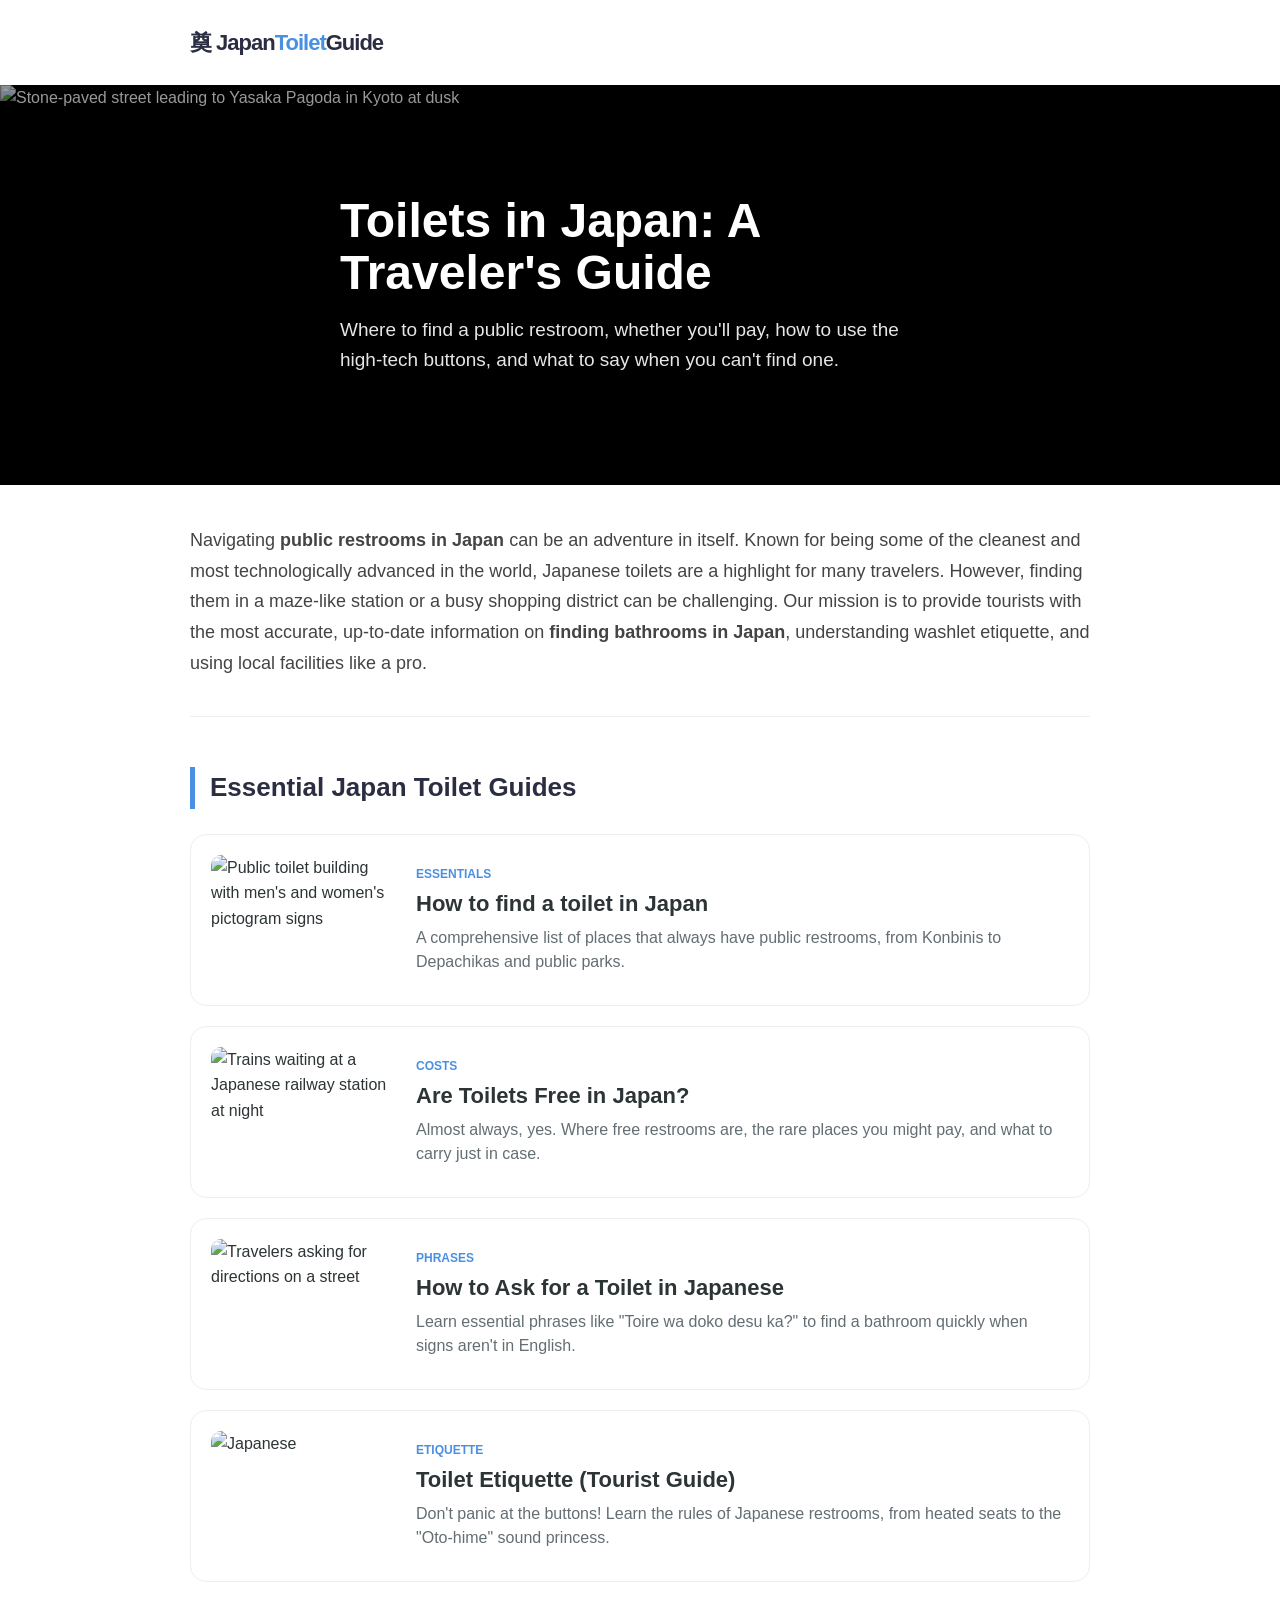
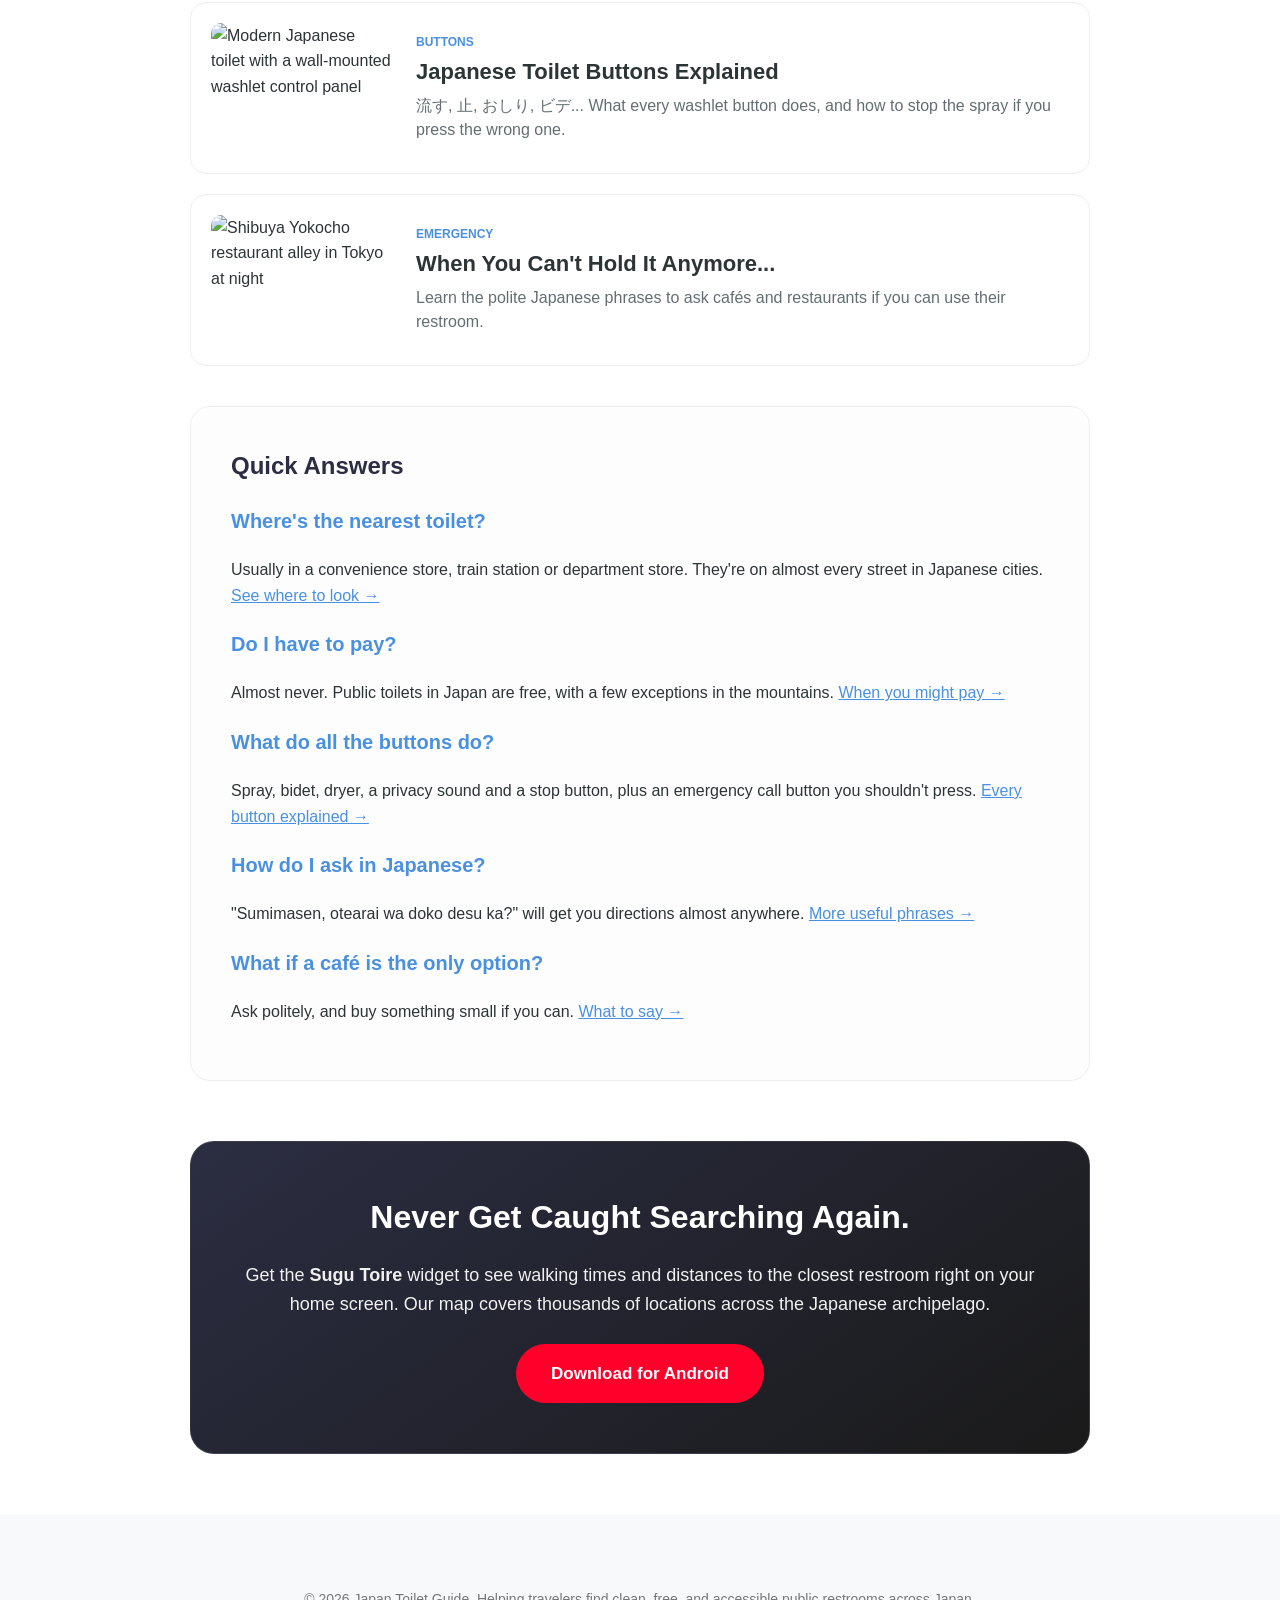
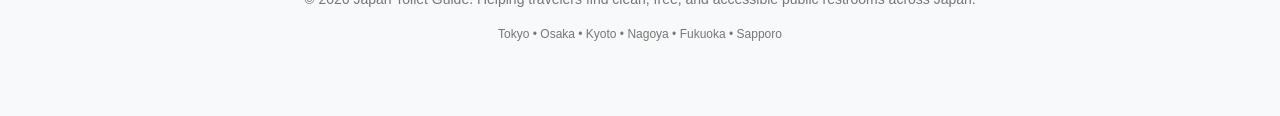
==== commit e3a94a92: "toilet buttons article" ====
--- a/index.html
+++ b/index.html
@@ -292,6 +292,17 @@
       </div>
     </a>
 
+    <a href="japanese-toilet-buttons.html" class="post-card">
+      <img src="https://images.unsplash.com/photo-1718851972745-7287cd0b7807?auto=format&fit=crop&q=80&w=400&h=300"
+        class="post-thumb" alt="Modern Japanese toilet with a wall-mounted washlet control panel" width="400" height="300" loading="lazy">
+      <div>
+        <span class="post-date">Buttons</span>
+        <h3>Japanese Toilet Buttons Explained</h3>
+        <p>流す, 止, おしり, ビデ... What every washlet button does, and how to stop the spray if you press the wrong
+          one.</p>
+      </div>
+    </a>
+
     <a href="last-resort-toilet.html" class="post-card">
       <img src="https://images.unsplash.com/photo-1730386772603-56d735db3584?auto=format&fit=crop&q=80&w=400&h=300"
         class="post-thumb" alt="Shibuya Yokocho restaurant alley in Tokyo at night" width="400" height="300" loading="lazy">
@@ -315,7 +326,7 @@
 
       <h3 style="color: var(--primary-color); font-size: 20px;">What do all the buttons do?</h3>
       <p>Spray, bidet, dryer, a privacy sound and a stop button, plus an emergency call button you shouldn't press.
-        <a href="toilet-etiquette.html" style="color: var(--primary-color);">Washlet buttons and etiquette &rarr;</a></p>
+        <a href="japanese-toilet-buttons.html" style="color: var(--primary-color);">Every button explained &rarr;</a></p>
 
       <h3 style="color: var(--primary-color); font-size: 20px;">How do I ask in Japanese?</h3>
       <p>"Sumimasen, otearai wa doko desu ka?" will get you directions almost anywhere.
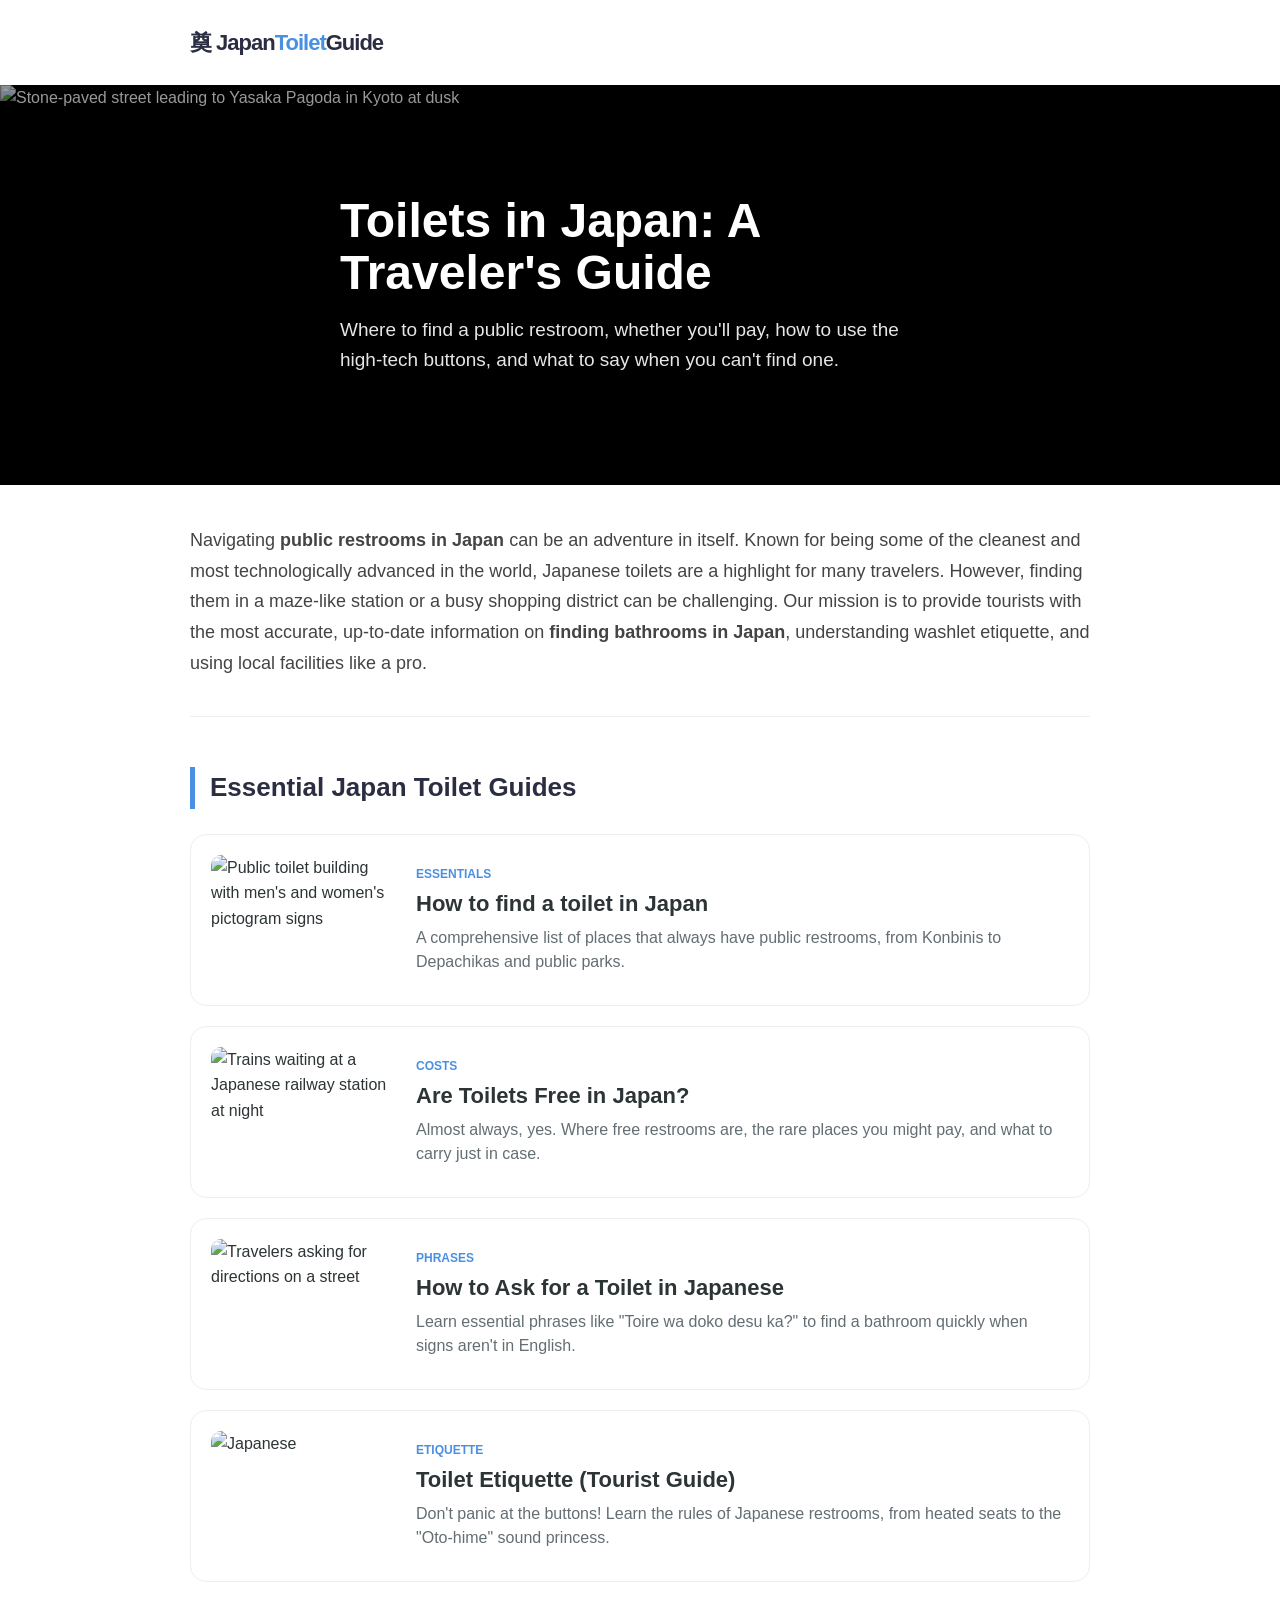
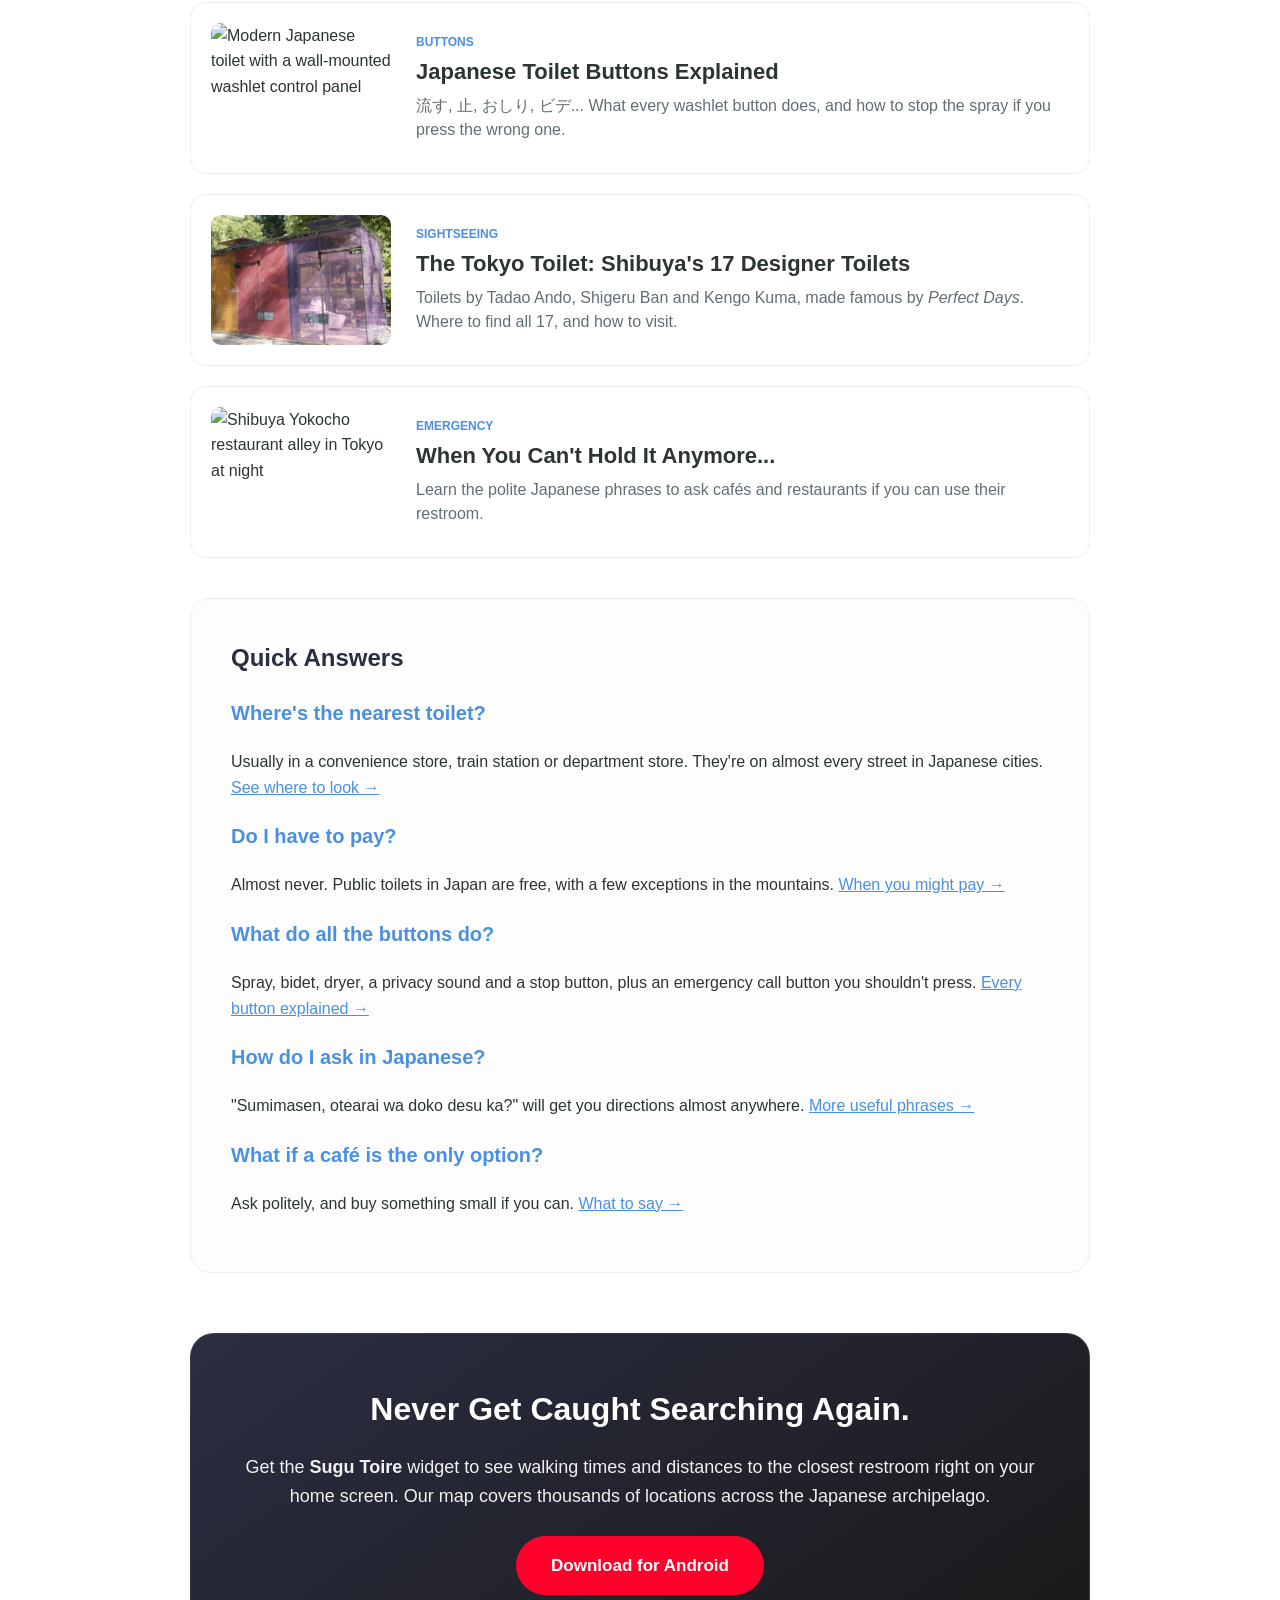
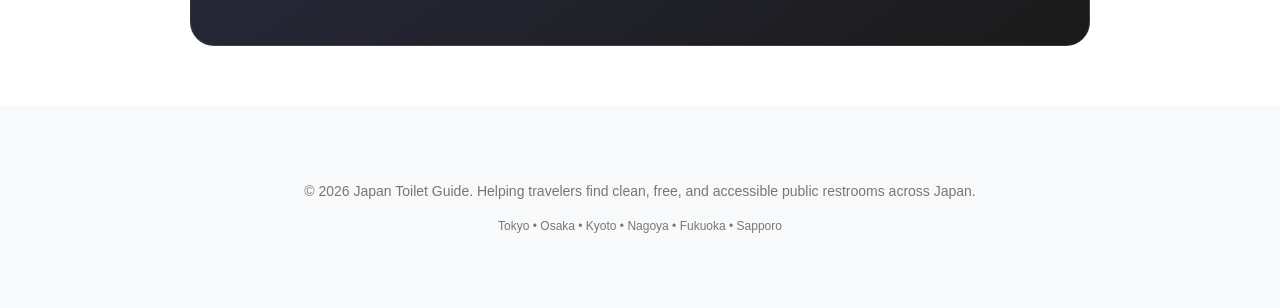
==== commit 91f0955f: "app analytics / tokyo designer toilets article" ====
--- a/index.html
+++ b/index.html
@@ -303,6 +303,17 @@
       </div>
     </a>
 
+    <a href="tokyo-toilet.html" class="post-card">
+      <img src="/images/tokyo-toilet-yoyogi-fukamachi-400x300.jpg"
+        class="post-thumb" alt="Shigeru Ban's coloured-glass public toilet in Yoyogi Fukamachi Mini Park, Shibuya" width="400" height="300" loading="lazy">
+      <div>
+        <span class="post-date">Sightseeing</span>
+        <h3>The Tokyo Toilet: Shibuya's 17 Designer Toilets</h3>
+        <p>Toilets by Tadao Ando, Shigeru Ban and Kengo Kuma, made famous by <em>Perfect Days</em>. Where to find all
+          17, and how to visit.</p>
+      </div>
+    </a>
+
     <a href="last-resort-toilet.html" class="post-card">
       <img src="https://images.unsplash.com/photo-1730386772603-56d735db3584?auto=format&fit=crop&q=80&w=400&h=300"
         class="post-thumb" alt="Shibuya Yokocho restaurant alley in Tokyo at night" width="400" height="300" loading="lazy">
@@ -344,7 +355,7 @@
         and distances to the closest restroom right on your home screen. Our map covers thousands of locations across
         the Japanese archipelago.
       </p>
-      <a href="https://play.google.com/store/apps/details?id=com.tomat.sugutoire" class="btn" target="_blank"
+      <a href="https://play.google.com/store/apps/details?id=com.tomat.sugutoire&amp;referrer=utm_source%3Dtoiletinjapan%26utm_medium%3Dwebsite%26utm_campaign%3Dhome" class="btn" target="_blank"
         rel="noopener noreferrer">
         Download for Android
       </a>
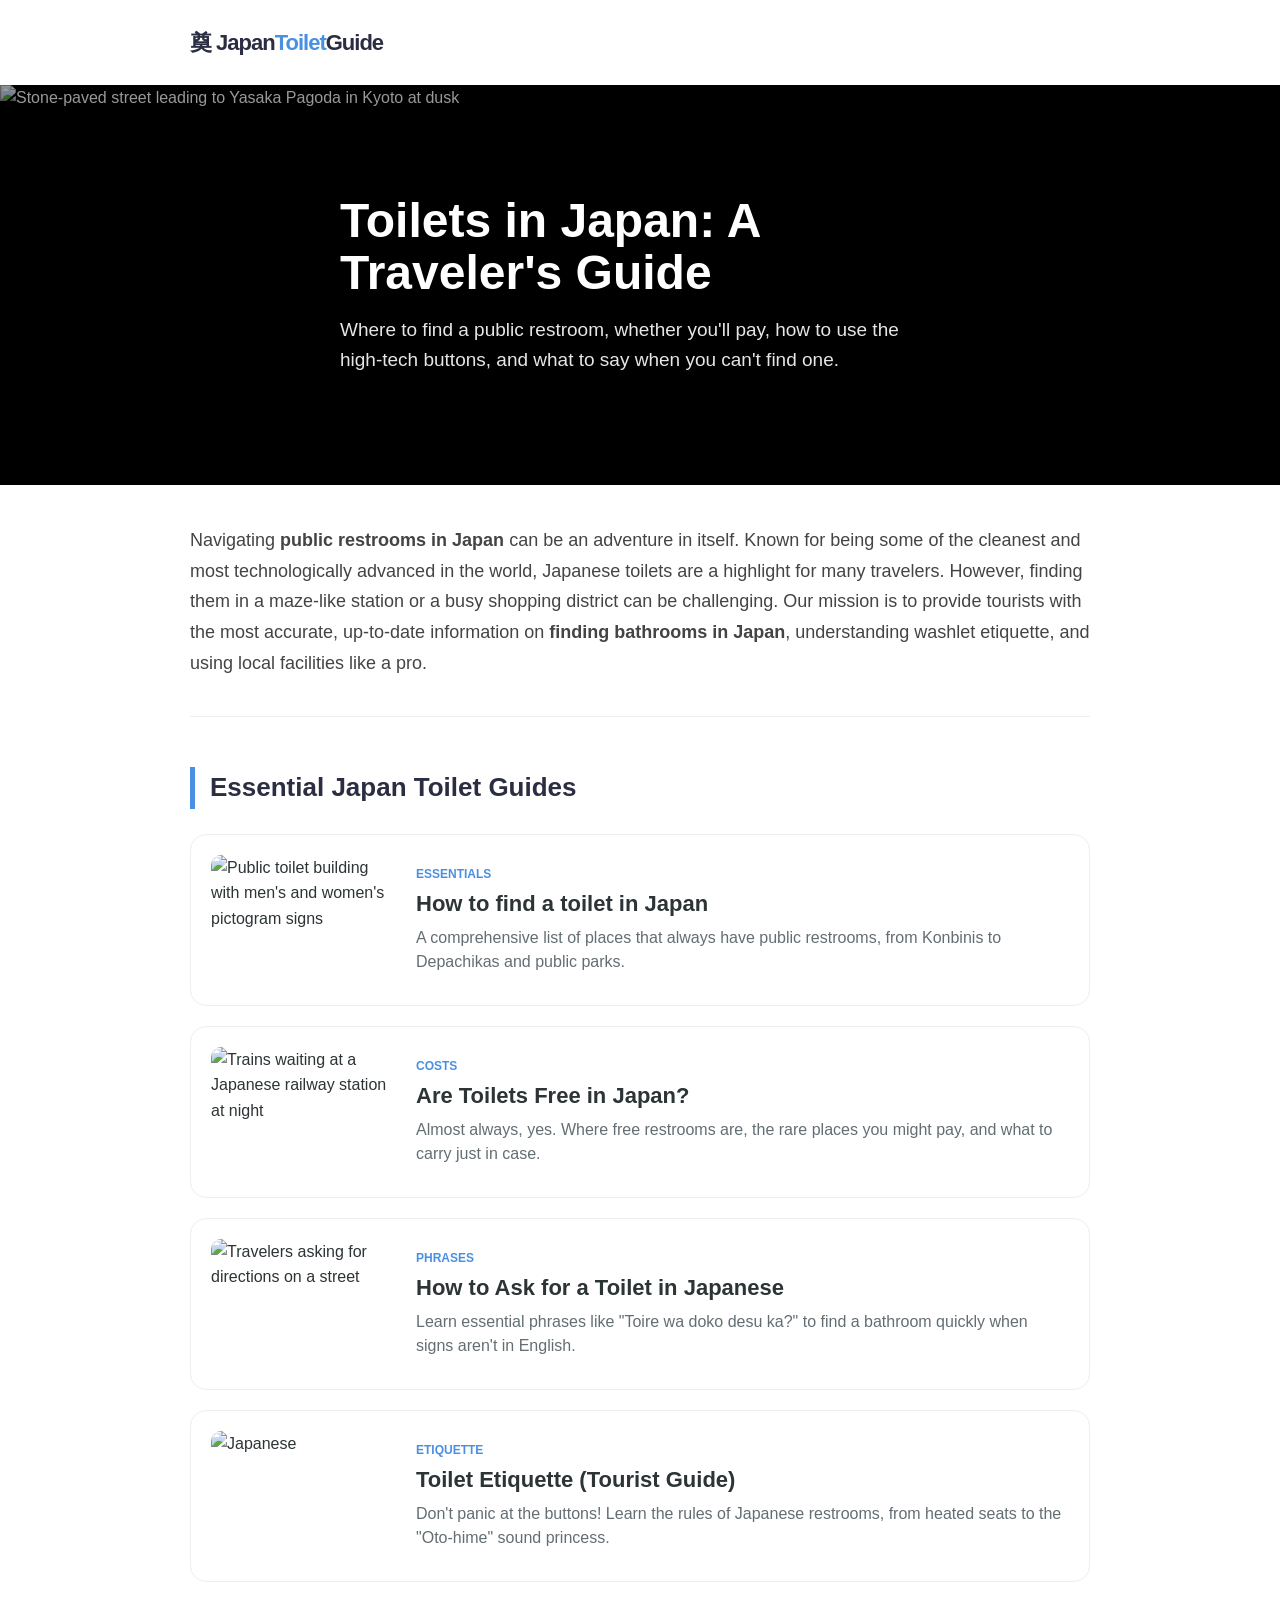
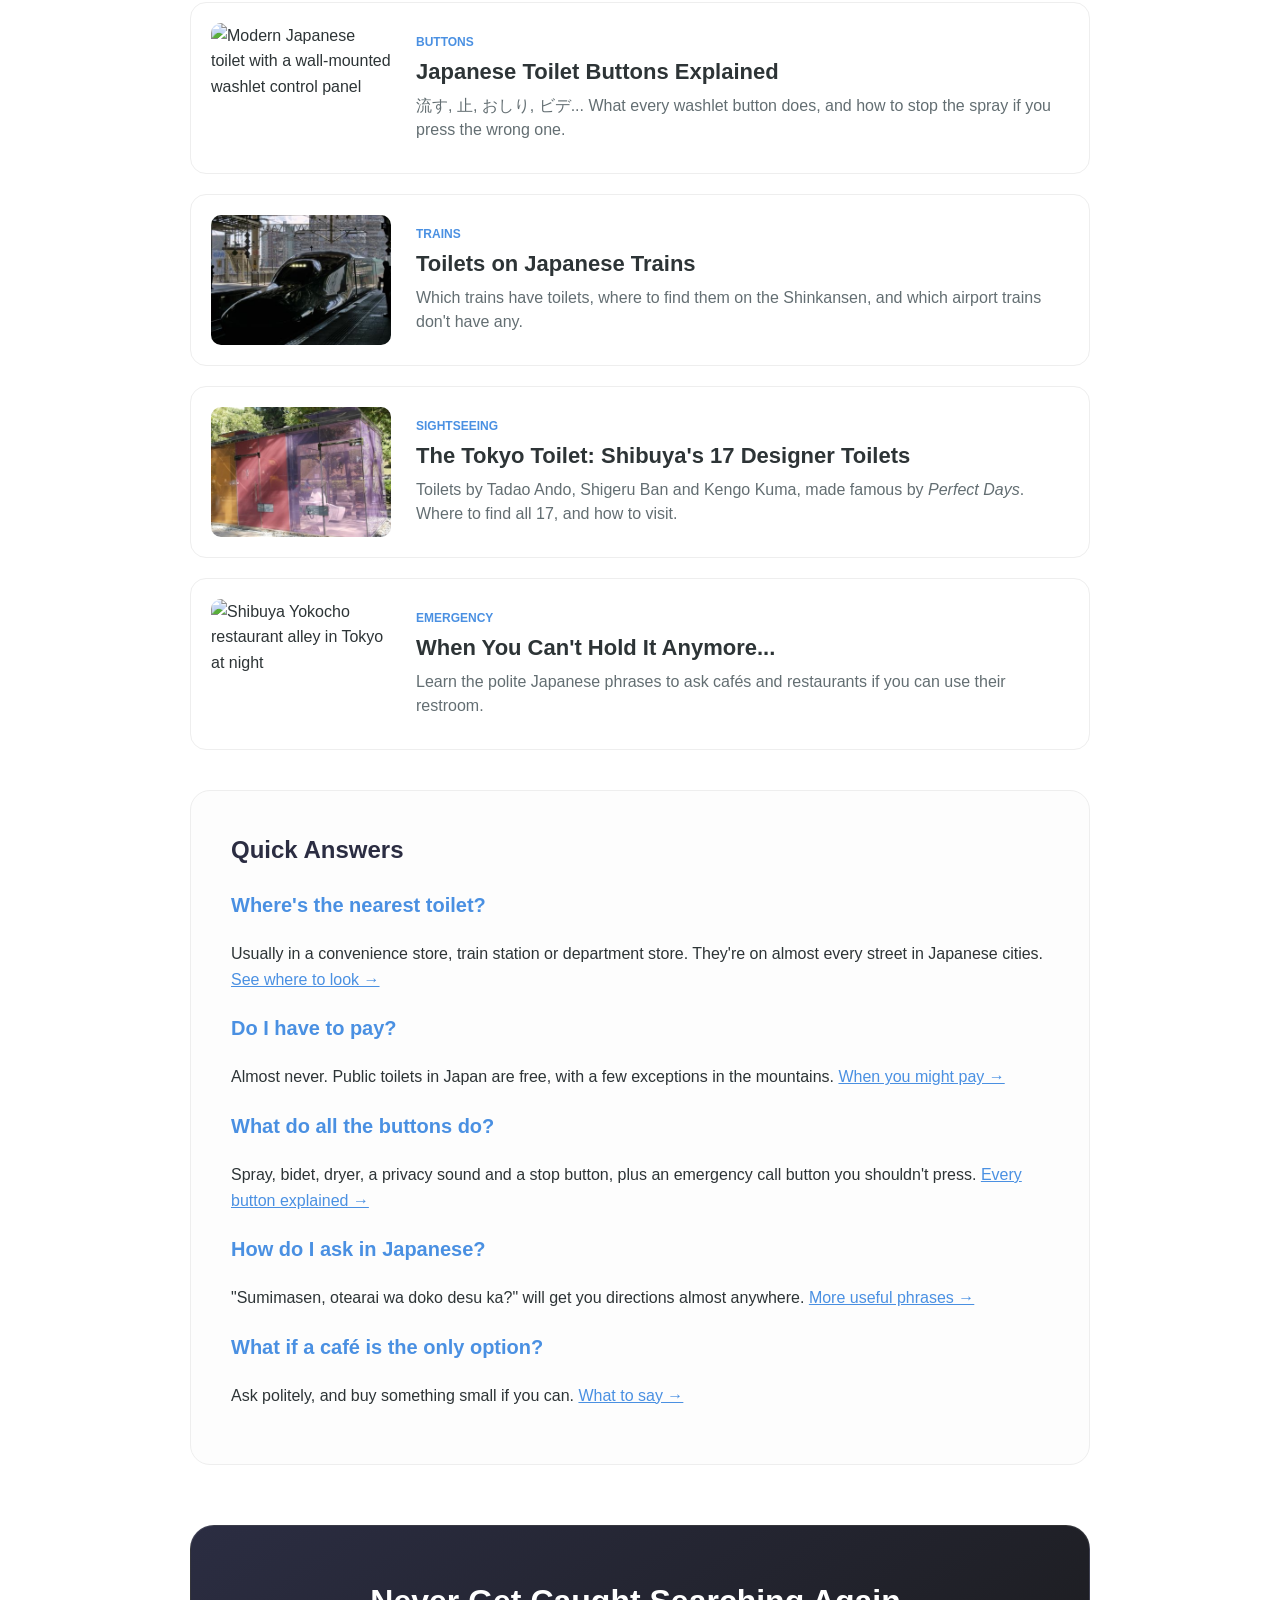
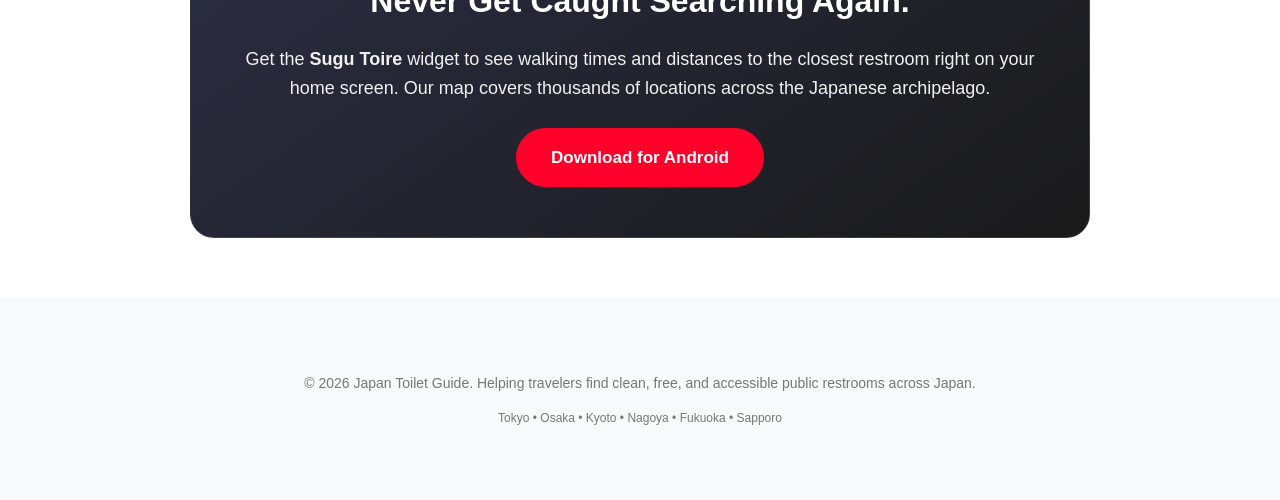
==== commit 0a7b2914: "train toilet article" ====
--- a/index.html
+++ b/index.html
@@ -303,6 +303,17 @@
       </div>
     </a>
 
+    <a href="train-toilets.html" class="post-card">
+      <img src="/images/shinkansen-e5-sendai-400x300.jpg"
+        class="post-thumb" alt="E5 series Hayabusa Shinkansen at a platform in Sendai Station" width="400" height="300" loading="lazy">
+      <div>
+        <span class="post-date">Trains</span>
+        <h3>Toilets on Japanese Trains</h3>
+        <p>Which trains have toilets, where to find them on the Shinkansen, and which airport trains don't have
+          any.</p>
+      </div>
+    </a>
+
     <a href="tokyo-toilet.html" class="post-card">
       <img src="/images/tokyo-toilet-yoyogi-fukamachi-400x300.jpg"
         class="post-thumb" alt="Shigeru Ban's coloured-glass public toilet in Yoyogi Fukamachi Mini Park, Shibuya" width="400" height="300" loading="lazy">
--- a/styles.css
+++ b/styles.css
@@ -90,6 +90,7 @@
   color: white;
   text-align: center;
   width: 90%;
+  text-shadow: 0 2px 12px rgba(0, 0, 0, 0.6);
 }
 
 .hero-text h1 {
@@ -143,6 +144,35 @@
   font-size: 14px;
   color: var(--text-muted);
   margin: 0 0 20px 0;
+}
+
+.photo-credit {
+  font-size: 13px;
+  color: var(--text-muted);
+  margin: -12px 0 20px 0;
+}
+
+.photo-credit a {
+  color: var(--text-muted);
+}
+
+/* A content image with a caption or photo credit underneath */
+.photo {
+  margin: 15px 0 25px 0;
+}
+
+.photo .content-img {
+  margin: 0;
+}
+
+.photo figcaption {
+  font-size: 13px;
+  color: var(--text-muted);
+  margin-top: 8px;
+}
+
+.photo figcaption a {
+  color: var(--text-muted);
 }
 
 .content-img {
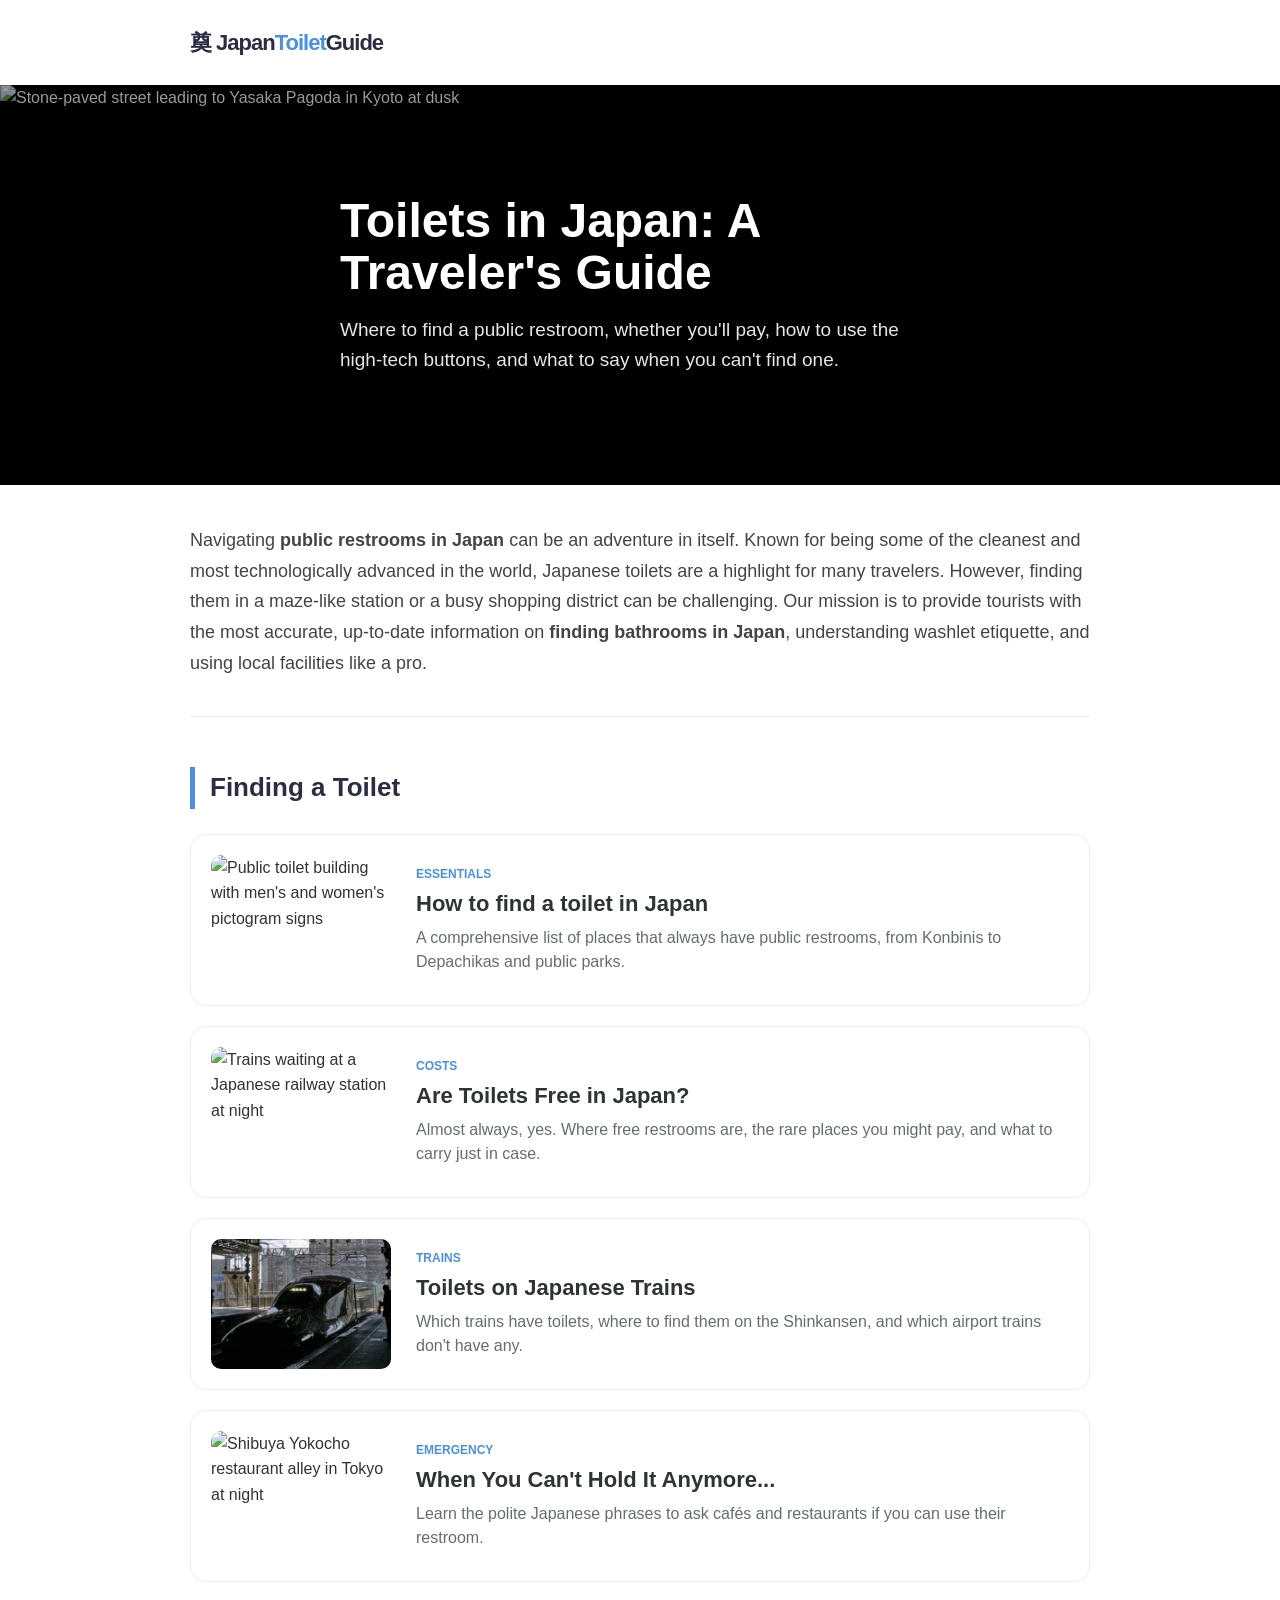
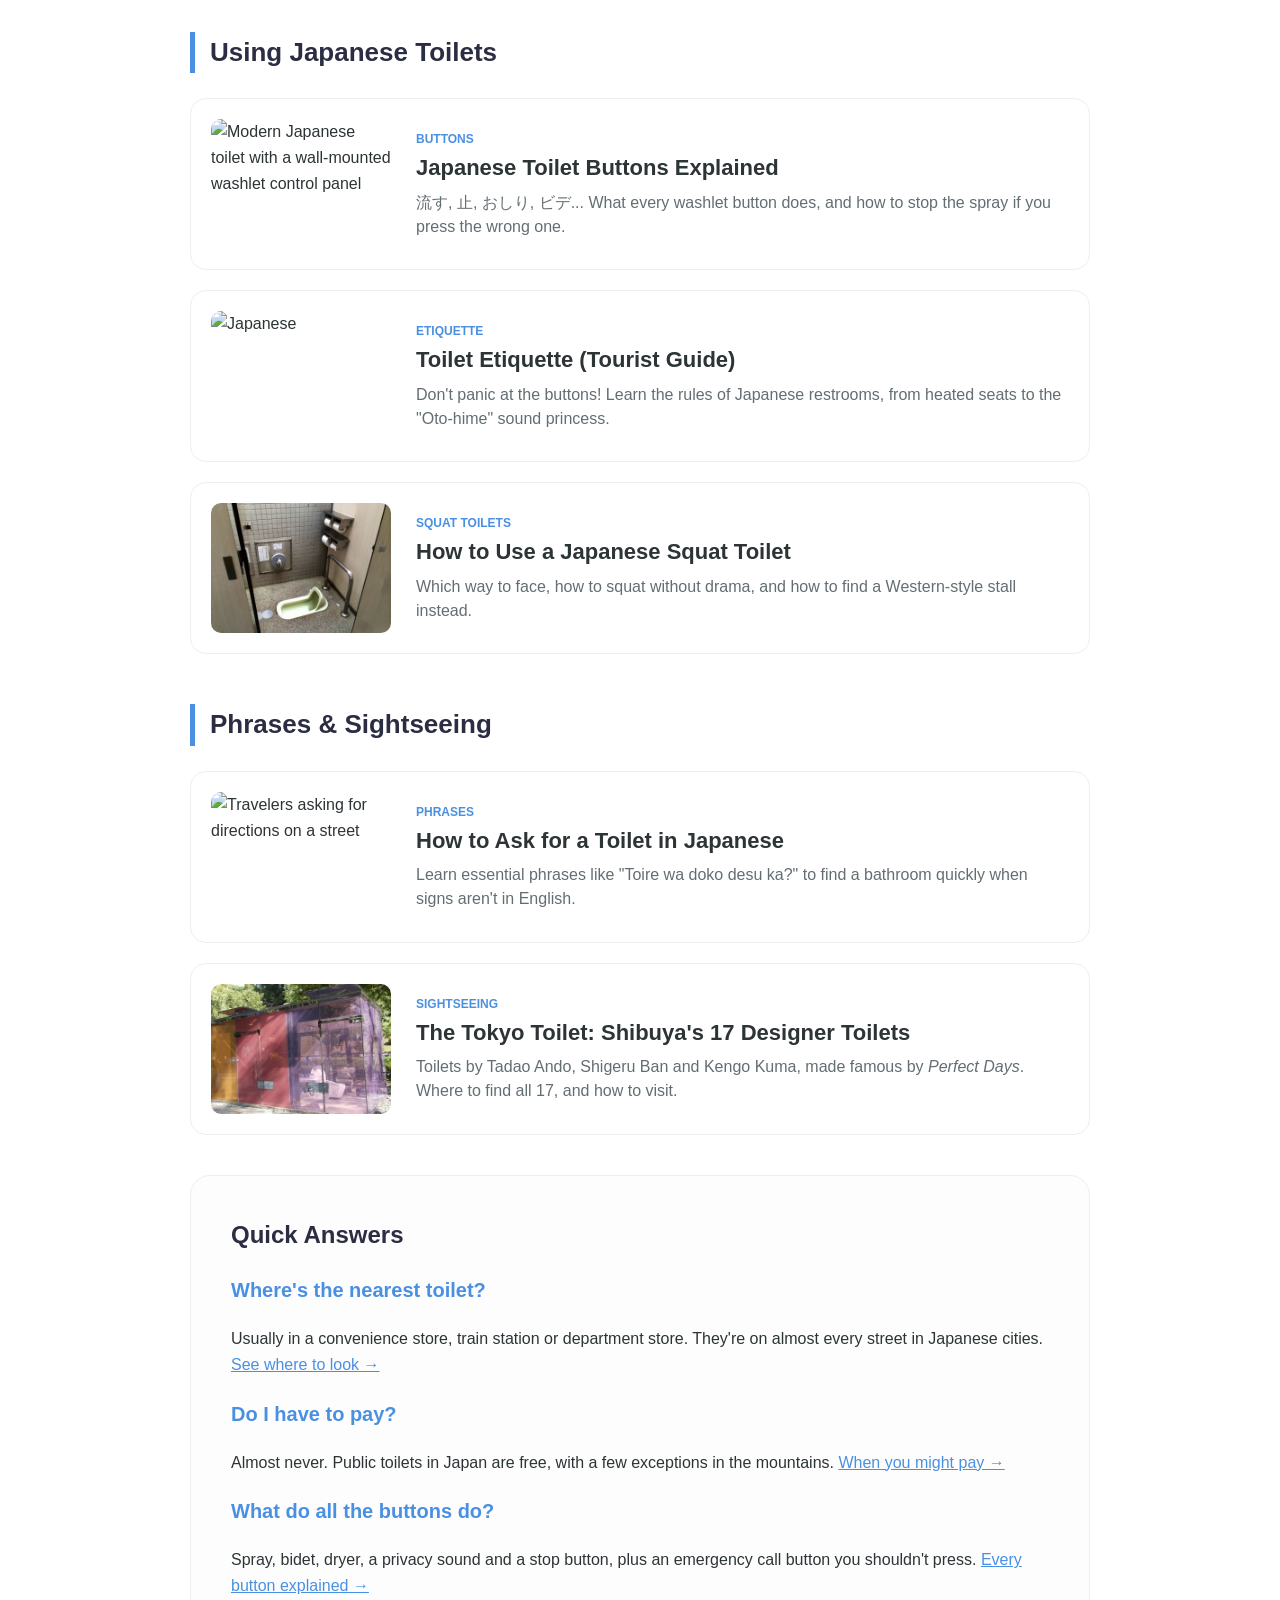
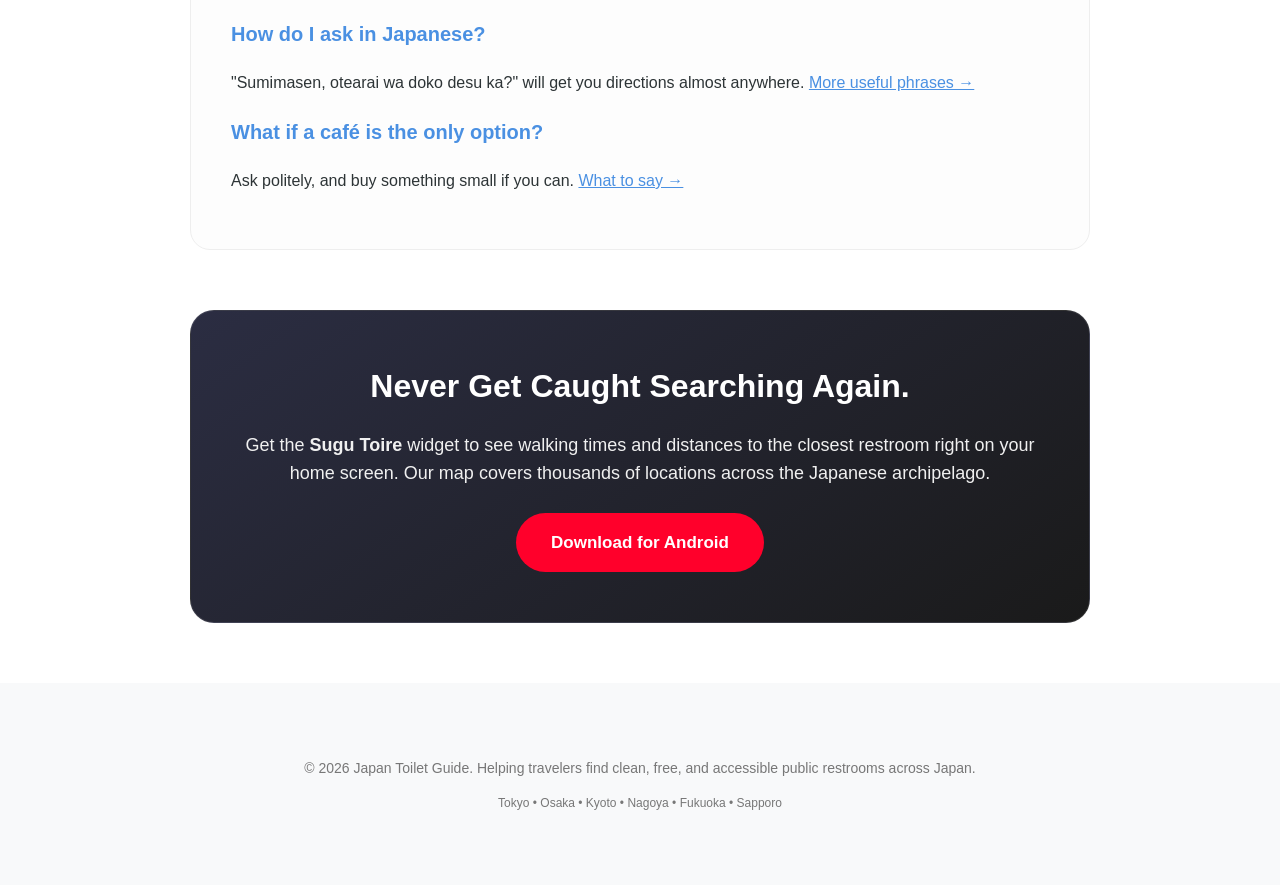
==== commit 842c9590: "article grouped / squat toilet article" ====
--- a/index.html
+++ b/index.html
@@ -246,7 +246,7 @@
       </p>
     </section>
 
-    <h2 class="section-title">Essential Japan Toilet Guides</h2>
+    <h2 class="section-title">Finding a Toilet</h2>
 
     <a href="toilet-japan.html" class="post-card">
       <img src="https://images.unsplash.com/photo-1729914943036-a59070f388c0?auto=format&fit=crop&q=80&w=400&h=300"
@@ -270,6 +270,63 @@
       </div>
     </a>
 
+    <a href="train-toilets.html" class="post-card">
+      <img src="/images/shinkansen-e5-sendai-400x300.jpg"
+        class="post-thumb" alt="E5 series Hayabusa Shinkansen at a platform in Sendai Station" width="400" height="300" loading="lazy">
+      <div>
+        <span class="post-date">Trains</span>
+        <h3>Toilets on Japanese Trains</h3>
+        <p>Which trains have toilets, where to find them on the Shinkansen, and which airport trains don't have
+          any.</p>
+      </div>
+    </a>
+
+    <a href="last-resort-toilet.html" class="post-card">
+      <img src="https://images.unsplash.com/photo-1730386772603-56d735db3584?auto=format&fit=crop&q=80&w=400&h=300"
+        class="post-thumb" alt="Shibuya Yokocho restaurant alley in Tokyo at night" width="400" height="300" loading="lazy">
+      <div>
+        <span class="post-date">Emergency</span>
+        <h3>When You Can't Hold It Anymore...</h3>
+        <p>Learn the polite Japanese phrases to ask cafés and restaurants if you can use their restroom.</p>
+      </div>
+    </a>
+
+    <h2 class="section-title">Using Japanese Toilets</h2>
+
+    <a href="japanese-toilet-buttons.html" class="post-card">
+      <img src="https://images.unsplash.com/photo-1718851972745-7287cd0b7807?auto=format&fit=crop&q=80&w=400&h=300"
+        class="post-thumb" alt="Modern Japanese toilet with a wall-mounted washlet control panel" width="400" height="300" loading="lazy">
+      <div>
+        <span class="post-date">Buttons</span>
+        <h3>Japanese Toilet Buttons Explained</h3>
+        <p>流す, 止, おしり, ビデ... What every washlet button does, and how to stop the spray if you press the wrong
+          one.</p>
+      </div>
+    </a>
+
+    <a href="toilet-etiquette.html" class="post-card">
+      <img src="https://images.unsplash.com/photo-1752089490988-ce083eead88b?auto=format&fit=crop&q=80&w=400&h=300"
+        class="post-thumb" alt="Japanese "No Shoes" (土足厳禁) sign at an entrance with shoes left outside" width="400" height="300" loading="lazy">
+      <div>
+        <span class="post-date">Etiquette</span>
+        <h3>Toilet Etiquette (Tourist Guide)</h3>
+        <p>Don't panic at the buttons! Learn the rules of Japanese restrooms, from heated seats to the "Oto-hime" sound
+          princess.</p>
+      </div>
+    </a>
+
+    <a href="squat-toilet.html" class="post-card">
+      <img src="/images/squat-toilet-hamarikyu-400x300.jpg"
+        class="post-thumb" alt="Japanese squat toilet in a public restroom at Hamarikyu Gardens, Tokyo" width="400" height="300" loading="lazy">
+      <div>
+        <span class="post-date">Squat toilets</span>
+        <h3>How to Use a Japanese Squat Toilet</h3>
+        <p>Which way to face, how to squat without drama, and how to find a Western-style stall instead.</p>
+      </div>
+    </a>
+
+    <h2 class="section-title">Phrases & Sightseeing</h2>
+
     <a href="japanese-phrases.html" class="post-card">
       <img src="https://images.unsplash.com/photo-1778032310820-717a7a980189?auto=format&fit=crop&q=80&w=400&h=300"
         class="post-thumb" alt="Travelers asking for directions on a street" width="400" height="300" loading="lazy">
@@ -281,39 +338,6 @@
       </div>
     </a>
 
-    <a href="toilet-etiquette.html" class="post-card">
-      <img src="https://images.unsplash.com/photo-1752089490988-ce083eead88b?auto=format&fit=crop&q=80&w=400&h=300"
-        class="post-thumb" alt="Japanese "No Shoes" (土足厳禁) sign at an entrance with shoes left outside" width="400" height="300" loading="lazy">
-      <div>
-        <span class="post-date">Etiquette</span>
-        <h3>Toilet Etiquette (Tourist Guide)</h3>
-        <p>Don't panic at the buttons! Learn the rules of Japanese restrooms, from heated seats to the "Oto-hime" sound
-          princess.</p>
-      </div>
-    </a>
-
-    <a href="japanese-toilet-buttons.html" class="post-card">
-      <img src="https://images.unsplash.com/photo-1718851972745-7287cd0b7807?auto=format&fit=crop&q=80&w=400&h=300"
-        class="post-thumb" alt="Modern Japanese toilet with a wall-mounted washlet control panel" width="400" height="300" loading="lazy">
-      <div>
-        <span class="post-date">Buttons</span>
-        <h3>Japanese Toilet Buttons Explained</h3>
-        <p>流す, 止, おしり, ビデ... What every washlet button does, and how to stop the spray if you press the wrong
-          one.</p>
-      </div>
-    </a>
-
-    <a href="train-toilets.html" class="post-card">
-      <img src="/images/shinkansen-e5-sendai-400x300.jpg"
-        class="post-thumb" alt="E5 series Hayabusa Shinkansen at a platform in Sendai Station" width="400" height="300" loading="lazy">
-      <div>
-        <span class="post-date">Trains</span>
-        <h3>Toilets on Japanese Trains</h3>
-        <p>Which trains have toilets, where to find them on the Shinkansen, and which airport trains don't have
-          any.</p>
-      </div>
-    </a>
-
     <a href="tokyo-toilet.html" class="post-card">
       <img src="/images/tokyo-toilet-yoyogi-fukamachi-400x300.jpg"
         class="post-thumb" alt="Shigeru Ban's coloured-glass public toilet in Yoyogi Fukamachi Mini Park, Shibuya" width="400" height="300" loading="lazy">
@@ -322,16 +346,6 @@
         <h3>The Tokyo Toilet: Shibuya's 17 Designer Toilets</h3>
         <p>Toilets by Tadao Ando, Shigeru Ban and Kengo Kuma, made famous by <em>Perfect Days</em>. Where to find all
           17, and how to visit.</p>
-      </div>
-    </a>
-
-    <a href="last-resort-toilet.html" class="post-card">
-      <img src="https://images.unsplash.com/photo-1730386772603-56d735db3584?auto=format&fit=crop&q=80&w=400&h=300"
-        class="post-thumb" alt="Shibuya Yokocho restaurant alley in Tokyo at night" width="400" height="300" loading="lazy">
-      <div>
-        <span class="post-date">Emergency</span>
-        <h3>When You Can't Hold It Anymore...</h3>
-        <p>Learn the polite Japanese phrases to ask cafés and restaurants if you can use their restroom.</p>
       </div>
     </a>
 
